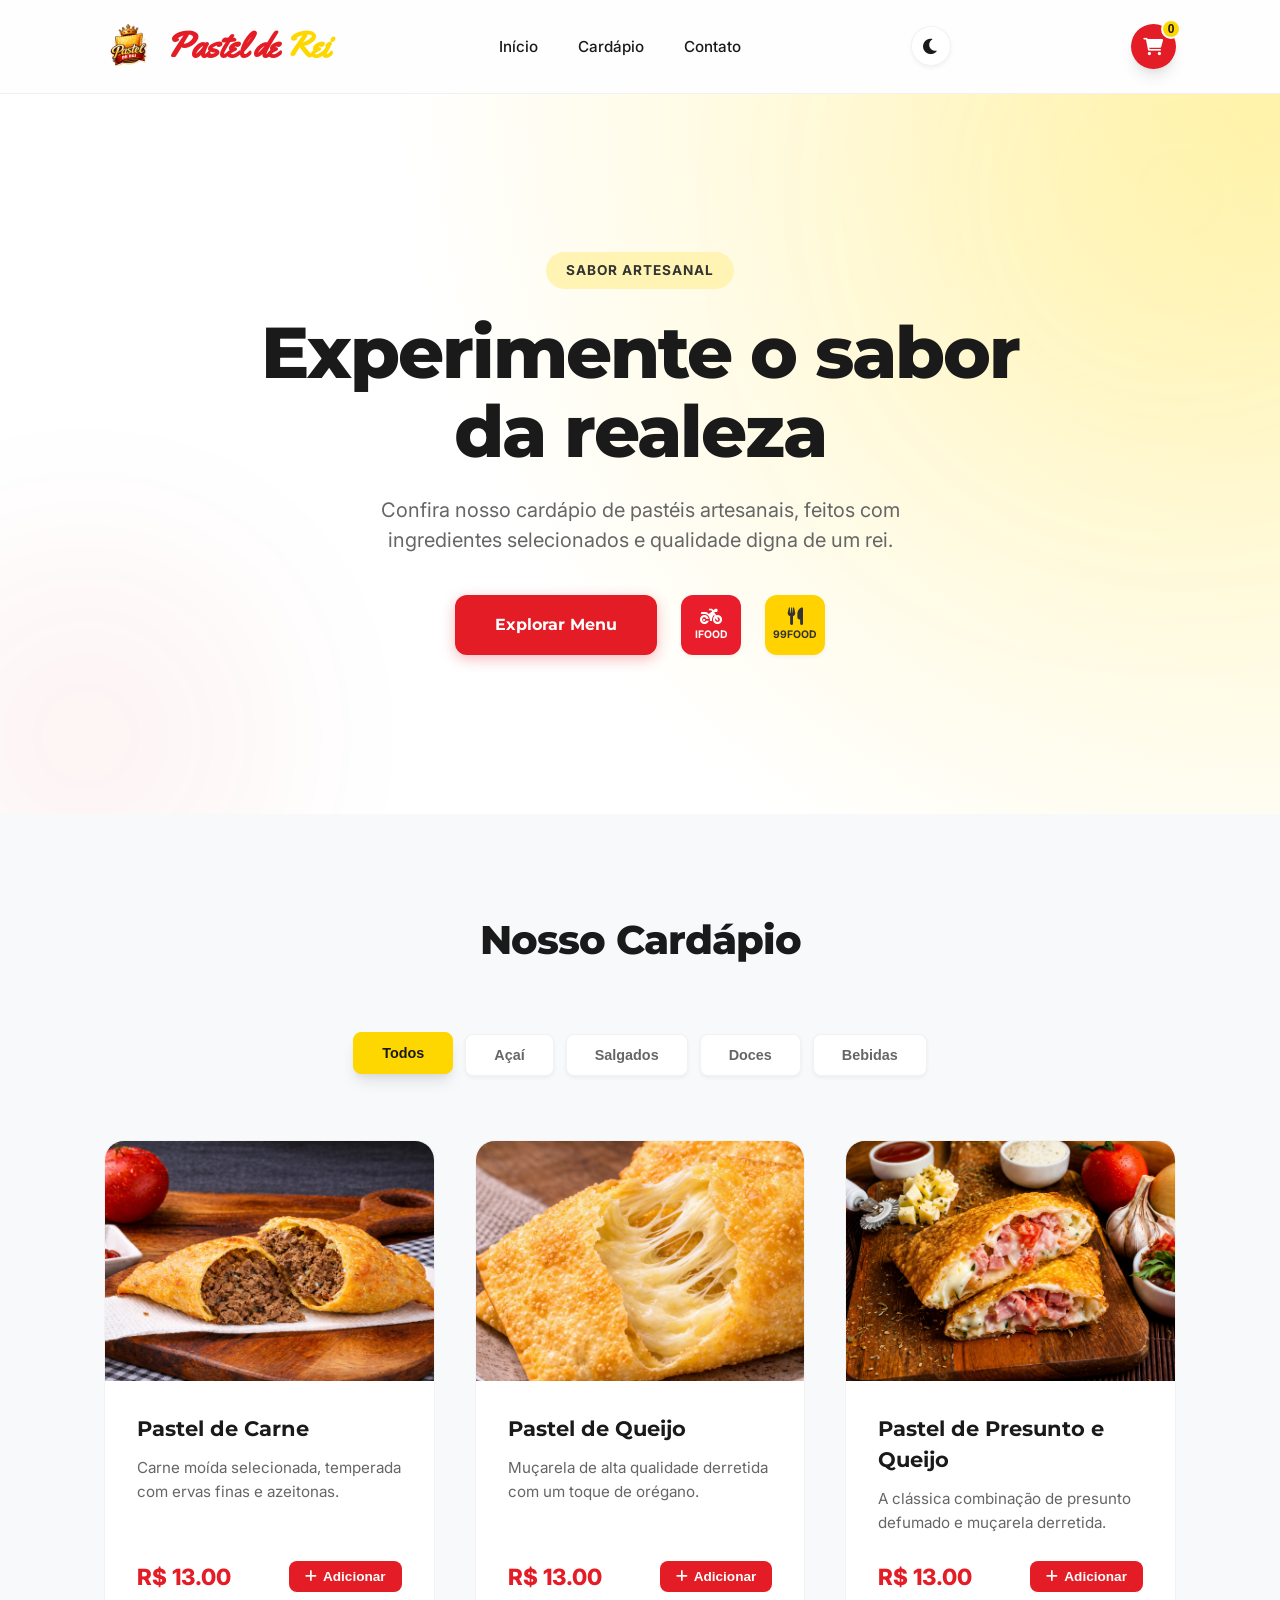
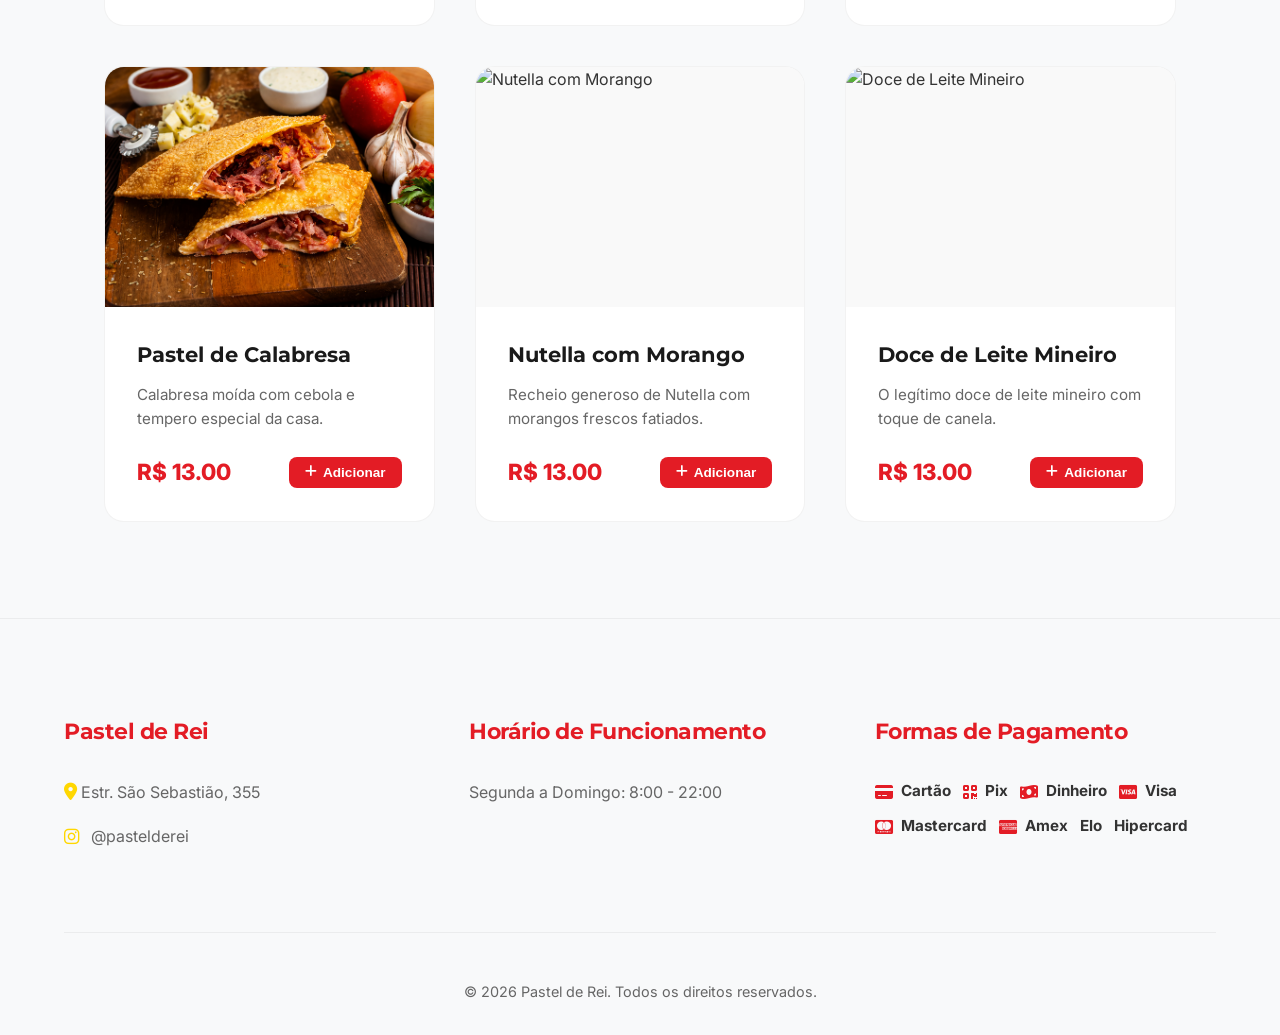
==== index.html @ 62617ecc "Remove itens do açaí e adiciona fundo roxo ao PDF" ====
<!DOCTYPE html>
<html lang="pt-br" data-theme="light">
<head>
    <meta charset="UTF-8">
    <meta name="viewport" content="width=device-width, initial-scale=1.0">
    <link rel="icon" type="image/png" href="logopastel.png?v=3">
    <title>Pastel de Rei | Experimente o sabor da realeza</title>
    <link rel="stylesheet" href="style.css">
    <link rel="stylesheet" href="https://cdnjs.cloudflare.com/ajax/libs/font-awesome/6.0.0/css/all.min.css">
    <link rel="preconnect" href="https://fonts.googleapis.com">
    <link rel="preconnect" href="https://fonts.gstatic.com" crossorigin>
    <link href="https://fonts.googleapis.com/css2?family=Poppins:wght@300;400;600;700&family=Yellowtail&display=swap" rel="stylesheet">
</head>
<body class="cart-enabled">
    <header>
        <nav class="navbar">
            <div class="logo">
                <img src="logopastel.png" alt="Pastel de Rei Logo" class="logo-img">
                <h1>Pastel de <span>Rei</span></h1>
            </div>
            <ul class="nav-links">
                <li><a href="#inicio">Início</a></li>
                <li><a href="#cardapio">Cardápio</a></li>
                <li><a href="#contato">Contato</a></li>
            </ul>
            <button id="theme-toggle" class="theme-toggle" aria-label="Alternar tema">
                <i class="fas fa-moon"></i>
            </button>
            <button id="cart-toggle" class="cart-btn" aria-label="Ver carrinho">
                <i class="fas fa-shopping-cart"></i>
                <span id="cart-count">0</span>
            </button>
        </nav>
    </header>

    <!-- Cart Modal -->
    <div id="cart-modal" class="cart-modal">
        <div class="cart-content">
            <div class="cart-header">
                <h2>Seu Carrinho</h2>
                <button id="close-cart" class="close-btn">&times;</button>
            </div>
            <div id="cart-items" class="cart-items">
                <!-- Items will be added here -->
            </div>
            <div class="cart-footer">
                <div class="cart-total">
                    <span>Total:</span>
                    <span id="cart-total-price">R$ 0,00</span>
                </div>
                <button id="checkout-btn" class="checkout-btn">
                    <i class="fab fa-whatsapp"></i> Enviar para WhatsApp
                </button>
            </div>
        </div>
    </div>

    <main>
        <section id="inicio" class="hero">
            <div class="hero-content">
                <span class="hero-tag">Sabor Artesanal</span>
                <h2>Experimente o sabor da realeza</h2>
                <p>Confira nosso cardápio de pastéis artesanais, feitos com ingredientes selecionados e qualidade digna de um rei.</p>
                <div class="hero-btns">
                    <a href="#cardapio" class="btn">Explorar Menu</a>
                    <a href="#" target="_blank" class="btn-square ifood" title="Pedir no iFood">
                        <i class="fas fa-motorcycle"></i>
                        <span>iFood</span>
                    </a>
                    <a href="https://oia.99app.com/dlp9/HeBB8z" target="_blank" class="btn-square nine-nine" title="Pedir no 99Food">
                        <i class="fas fa-utensils"></i>
                        <span>99Food</span>
                    </a>
                </div>
            </div>
            <div class="hero-decoration"></div>
        </section>

        <section id="cardapio" class="menu-section">
            <h2 class="section-title">Nosso Cardápio</h2>
            
            <div class="filter-container">
                <button class="filter-btn active" data-filter="todos">Todos</button>
                <button class="filter-btn" data-filter="acai">Açaí</button>
                <button class="filter-btn" data-filter="salgados">Salgados</button>
                <button class="filter-btn" data-filter="doces">Doces</button>
                <button class="filter-btn" data-filter="bebidas">Bebidas</button>
            </div>

            <div class="sub-filter-container" id="sub-filter-container">
                <button class="sub-filter-btn active" data-subfilter="todos">Todas</button>
                <button class="sub-filter-btn" data-subfilter="refrigerante">Refrigerantes</button>
                <button class="sub-filter-btn" data-subfilter="energetico">Energéticos</button>
                <button class="sub-filter-btn" data-subfilter="suco">Sucos</button>
            </div>

            <div class="menu-grid" id="menu-grid">
                <!-- Os itens do cardápio serão carregados via JavaScript -->
            </div>

            <!-- Açaí Builder Section -->
            <div id="acai-builder" class="acai-builder">
                <div class="acai-header">
                    <h2>Monte do Seu Jeito</h2>
                    <p>O melhor Açaí da Região</p>
                    <button class="pdf-btn" onclick="window.print()" title="Salvar Cardápio em PDF">
                        <i class="fas fa-file-pdf"></i> Salvar PDF
                    </button>
                </div>

                <div class="acai-sizes">
                    <div class="acai-size-card clickable" onclick="addToCart(101)">
                        <div class="size-badge">Adicionar</div>
                        <h4>Pequeno</h4>
                        <span class="ml">300ml</span>
                        <span class="price">R$ 10,00</span>
                    </div>
                    <div class="acai-size-card clickable" onclick="addToCart(102)">
                        <div class="size-badge">Adicionar</div>
                        <h4>Grande</h4>
                        <span class="ml">500ml</span>
                        <span class="price">R$ 15,00</span>
                    </div>
                </div>

                <div class="acai-container">
                        <div class="acai-visual">
                            <img src="imgspasteis/acai2.png" alt="Copo de Açaí">
                        </div>
                        <div class="acai-options">
                            <div class="acai-group">
                                <h3><i class="fas fa-apple-alt"></i> Frutas</h3>
                                <ul>
                                    <li>Banana</li>
                                    <li>Morango</li>
                                    <li>Abacaxi</li>
                                    <li>Mamão</li>
                                    <li>Manga</li>
                                </ul>
                            </div>
                            <div class="acai-group">
                                <h3><i class="fas fa-plus-circle"></i> Complementos</h3>
                                <ul>
                                    <li>Granola</li>
                                    <li>Leite Ninho</li>
                                    <li>Chocolate</li>
                                    <li>Ovomaltine</li>
                                    <li>Paçoca</li>
                                </ul>
                            </div>
                            <div class="acai-group">
                                <h3><i class="fas fa-star"></i> Premium</h3>
                                <ul>
                                    <li>Nutella</li>
                                    <li>Doce de Leite</li>
                                    <li>Ovomaltine Extra</li>
                                </ul>
                            </div>
                        </div>
                    </div>
            </div>
        </section>
    </main>

    <footer id="contato">
        <div class="footer-content">
            <div class="footer-info">
                <h3>Pastel de Rei</h3>
                <p><a href="https://www.google.com/maps/search/Estrada+S%C3%A3o+Sebasti%C3%A3o+355" target="_blank" style="text-decoration: none; color: inherit;"><i class="fas fa-map-marker-alt"></i> Estr. São Sebastião, 355</a></p>
                <p><i class="fab fa-instagram"></i> @pastelderei</p>
            </div>
            <div class="footer-hours">
                <h3>Horário de Funcionamento</h3>
                <p>Segunda a Domingo: 8:00 - 22:00</p>
            </div>
            <div class="footer-payments">
                <h3>Formas de Pagamento</h3>
                <div class="payment-methods">
                    <span class="payment-pill"><i class="fa-solid fa-credit-card"></i> Cartão</span>
                    <span class="payment-pill"><i class="fa-solid fa-qrcode"></i> Pix</span>
                    <span class="payment-pill"><i class="fa-solid fa-money-bill-wave"></i> Dinheiro</span>
                    <span class="payment-pill"><i class="fa-brands fa-cc-visa"></i> Visa</span>
                    <span class="payment-pill"><i class="fa-brands fa-cc-mastercard"></i> Mastercard</span>
                    <span class="payment-pill"><i class="fa-brands fa-cc-amex"></i> Amex</span>
                    <span class="payment-pill">Elo</span>
                    <span class="payment-pill">Hipercard</span>
                </div>
            </div>
        </div>
        <div class="footer-bottom">
            <p>&copy; 2026 Pastel de Rei. Todos os direitos reservados.</p>
        </div>
    </footer>

    <script src="script.js"></script>
</body>
</html>
---- style.css ----
@import url('https://fonts.googleapis.com/css2?family=Montserrat:wght@400;600;700;800&family=Inter:wght@300;400;500;600&family=Yellowtail&display=swap');

:root {
    /* Base Theme (Light) */
    --primary: #FFD700;
    --primary-soft: #FFF4B3;
    --secondary: #E31C25;
    --secondary-hover: #C1121F;
    --dark: #1A1A1A;
    --text: #333333;
    --text-muted: #666666;
    --white: #FFFFFF;
    --bg-light: #F8F9FA;
    --header-bg: rgba(255, 255, 255, 0.8);
    --border: rgba(0, 0, 0, 0.05);
    --card-bg: var(--white);
    --hero-bg: radial-gradient(circle at top right, var(--primary-soft) 0%, var(--white) 60%);
    
    /* Effects */
    --shadow-sm: 0 2px 4px rgba(0,0,0,0.05);
    --shadow-md: 0 10px 15px -3px rgba(0,0,0,0.1), 0 4px 6px -2px rgba(0,0,0,0.05);
    --shadow-lg: 0 20px 25px -5px rgba(0,0,0,0.1), 0 10px 10px -5px rgba(0,0,0,0.04);
    --radius-sm: 8px;
    --radius-md: 12px;
    --radius-lg: 20px;
    --transition: all 0.3s cubic-bezier(0.4, 0, 0.2, 1);
}

[data-theme="dark"] {
    --primary-soft: #332B00;
    --text: #F8F9FA;
    --text-muted: #AAAAAA;
    --white: #222222;
    --bg-light: #121212;
    --header-bg: rgba(18, 18, 18, 0.8);
    --border: rgba(255, 255, 255, 0.05);
    --card-bg: #1E1E1E;
    --hero-bg: radial-gradient(circle at top right, #332B00 0%, #121212 60%);
    --dark: #FFFFFF;
}

* {
    margin: 0;
    padding: 0;
    box-sizing: border-box;
}

html {
    scroll-behavior: smooth;
}

body {
    font-family: 'Inter', sans-serif;
    color: var(--text);
    background-color: var(--bg-light);
    line-height: 1.5;
    -webkit-font-smoothing: antialiased;
}

h1, h2, h3, .btn {
    font-family: 'Montserrat', sans-serif;
}

/* Header & Navbar - Glassmorphism */
header {
    background: var(--header-bg);
    backdrop-filter: blur(12px);
    -webkit-backdrop-filter: blur(12px);
    border-bottom: 1px solid var(--border);
    position: sticky;
    top: 0;
    z-index: 1000;
}

.navbar {
    display: flex;
    justify-content: space-between;
    align-items: center;
    padding: 1.25rem 5%;
    max-width: 1200px;
    margin: 0 auto;
}

.logo {
    display: flex;
    align-items: center;
    gap: 12px;
}

.logo-img {
    height: 50px;
    width: auto;
    object-fit: contain;
}

.logo h1 {
    font-family: 'Yellowtail', cursive;
    color: var(--secondary);
    font-size: 2.2rem;
    letter-spacing: -0.5px;
}

.logo span {
    color: var(--primary);
}

.nav-links {
    display: flex;
    list-style: none;
    gap: 2.5rem;
}

.nav-links a {
    text-decoration: none;
    color: var(--dark);
    font-weight: 500;
    font-size: 0.95rem;
    position: relative;
    padding: 0.5rem 0;
    transition: var(--transition);
}

.nav-links a::after {
    content: '';
    position: absolute;
    bottom: 0;
    left: 0;
    width: 0;
    height: 2px;
    background: var(--secondary);
    transition: var(--transition);
}

.nav-links a:hover {
    color: var(--secondary);
}

.nav-links a.active {
     color: var(--secondary);
 }
 
 .nav-links a.active::after {
     width: 100%;
 }
 
 .nav-links a:hover::after {
    width: 100%;
}

.theme-toggle {
    background: var(--card-bg);
    border: 1px solid var(--border);
    color: var(--dark);
    width: 40px;
    height: 40px;
    border-radius: 50%;
    cursor: pointer;
    display: flex;
    align-items: center;
    justify-content: center;
    font-size: 1.1rem;
    transition: var(--transition);
    box-shadow: var(--shadow-sm);
}

.theme-toggle:hover {
    transform: scale(1.1);
    background: var(--primary);
    color: #1A1A1A;
    border-color: var(--primary);
}

.cart-btn {
    background: var(--secondary);
    border: none;
    color: white;
    width: 45px;
    height: 45px;
    border-radius: 50%;
    cursor: pointer;
    display: flex;
    align-items: center;
    justify-content: center;
    font-size: 1.1rem;
    transition: var(--transition);
    box-shadow: var(--shadow-md);
    position: relative;
    margin-left: 10px;
}

.cart-btn:hover {
    transform: scale(1.1);
    background: var(--secondary-hover);
}

.cart-btn span {
    position: absolute;
    top: -5px;
    right: -5px;
    background: var(--primary);
    color: #1A1A1A;
    font-size: 0.75rem;
    font-weight: 800;
    width: 20px;
    height: 20px;
    border-radius: 50%;
    display: flex;
    align-items: center;
    justify-content: center;
    border: 2px solid var(--white);
}

/* Cart Modal */
.cart-modal {
    position: fixed;
    top: 0;
    right: -100%;
    width: 100%;
    height: 100%;
    background: rgba(0,0,0,0.5);
    z-index: 2000;
    transition: var(--transition);
    visibility: hidden;
}

.cart-modal.active {
    right: 0;
    visibility: visible;
}

.cart-content {
    position: absolute;
    top: 0;
    right: -400px;
    width: 100%;
    max-width: 400px;
    height: 100%;
    background: var(--card-bg);
    box-shadow: var(--shadow-lg);
    display: flex;
    flex-direction: column;
    transition: 0.4s ease;
}

.cart-modal.active .cart-content {
    right: 0;
}

.cart-header {
    padding: 1.5rem;
    border-bottom: 1px solid var(--border);
    display: flex;
    justify-content: space-between;
    align-items: center;
}

.cart-header h2 {
    font-size: 1.5rem;
    color: var(--dark);
}

.close-btn {
    background: none;
    border: none;
    font-size: 2rem;
    color: var(--text-muted);
    cursor: pointer;
}

.cart-items {
    flex-grow: 1;
    padding: 1.5rem;
    overflow-y: auto;
}

.cart-item {
    display: flex;
    align-items: center;
    gap: 15px;
    margin-bottom: 1.5rem;
    padding-bottom: 1.5rem;
    border-bottom: 1px solid var(--border);
}

.cart-item-img {
    width: 60px;
    height: 60px;
    border-radius: var(--radius-sm);
    overflow: hidden;
    background: var(--bg-light);
    display: flex;
    align-items: center;
    justify-content: center;
}

.cart-item-img img {
    max-width: 100%;
    max-height: 100%;
    object-fit: contain;
}

.cart-item-info {
    flex-grow: 1;
}

.cart-item-info h4 {
    font-size: 0.95rem;
    margin-bottom: 4px;
    color: var(--dark);
}

.cart-item-price {
    font-weight: 700;
    color: var(--secondary);
    font-size: 0.9rem;
}

.cart-item-controls {
    display: flex;
    align-items: center;
    gap: 10px;
}

.cart-item-controls button {
    width: 25px;
    height: 25px;
    border-radius: 4px;
    border: 1px solid var(--border);
    background: var(--bg-light);
    color: var(--dark);
    cursor: pointer;
    display: flex;
    align-items: center;
    justify-content: center;
}

.remove-item {
    color: #dc3545 !important;
    border-color: #ffc10700 !important;
    background: none !important;
}

.empty-cart {
    text-align: center;
    color: var(--text-muted);
    margin-top: 2rem;
}

.cart-footer {
    padding: 1.5rem;
    border-top: 1px solid var(--border);
    background: var(--bg-light);
}

.cart-total {
    display: flex;
    justify-content: space-between;
    align-items: center;
    margin-bottom: 1.5rem;
    font-size: 1.2rem;
    font-weight: 800;
    color: var(--dark);
}

.checkout-btn {
    width: 100%;
    padding: 1rem;
    background: #25D366;
    color: white;
    border: none;
    border-radius: var(--radius-md);
    font-weight: 700;
    font-size: 1rem;
    cursor: pointer;
    display: flex;
    align-items: center;
    justify-content: center;
    gap: 10px;
    transition: var(--transition);
}

.checkout-btn:hover {
    background: #128C7E;
    transform: translateY(-2px);
}

/* Add to Cart Button in Menu */
.add-to-cart-btn {
    padding: 0.5rem 1rem;
    background: var(--secondary);
    color: white;
    border: none;
    border-radius: var(--radius-sm);
    font-weight: 700;
    font-size: 0.85rem;
    cursor: pointer;
    transition: var(--transition);
    display: flex;
    align-items: center;
    gap: 6px;
}

.add-to-cart-btn:hover {
    background: var(--secondary-hover);
    transform: scale(1.05);
}

/* Toast */
.toast {
    position: fixed;
    bottom: 20px;
    left: 50%;
    transform: translateX(-50%) translateY(100px);
    background: var(--dark);
    color: white;
    padding: 0.75rem 1.5rem;
    border-radius: 50px;
    font-weight: 600;
    font-size: 0.9rem;
    z-index: 3000;
    transition: 0.3s cubic-bezier(0.175, 0.885, 0.32, 1.275);
    box-shadow: var(--shadow-lg);
    opacity: 0;
}

.toast.active {
    transform: translateX(-50%) translateY(0);
    opacity: 1;
}

/* Hero Section */
.hero {
    min-height: 80vh;
    display: flex;
    align-items: center;
    justify-content: center;
    position: relative;
    padding: 4rem 5%;
    overflow: hidden;
    background: var(--hero-bg);
}

/* Hide cart elements when no-cart-mode is active */
.no-cart-mode .cart-btn,
.no-cart-mode .cart-modal,
.no-cart-mode .add-to-cart-btn {
    display: none !important;
}

.hero::before {
    content: '';
    position: absolute;
    top: -100px;
    right: -100px;
    width: 400px;
    height: 400px;
    background: var(--primary);
    border-radius: 50%;
    filter: blur(150px);
    opacity: 0.15;
    z-index: 0;
}

.hero-content {
    max-width: 800px;
    text-align: center;
    z-index: 1;
}

.hero-tag {
    display: inline-block;
    padding: 0.5rem 1.25rem;
    background: var(--primary-soft);
    color: var(--accent-color);
    border-radius: 50px;
    font-size: 0.85rem;
    font-weight: 700;
    text-transform: uppercase;
    letter-spacing: 1px;
    margin-bottom: 1.5rem;
}

.hero-content h2 {
    font-size: clamp(2.5rem, 8vw, 4.5rem);
    font-weight: 800;
    line-height: 1.1;
    margin-bottom: 1.5rem;
    color: var(--dark);
    letter-spacing: -2px;
}

.hero-content p {
    font-size: clamp(1rem, 2vw, 1.25rem);
    color: var(--text-muted);
    max-width: 600px;
    margin: 0 auto 2.5rem;
    font-weight: 400;
}

.btn {
    display: inline-block;
    padding: 1.1rem 2.5rem;
    background: var(--secondary);
    color: var(--white);
    text-decoration: none;
    font-weight: 700;
    font-size: 1rem;
    border-radius: var(--radius-md);
    transition: var(--transition);
    box-shadow: 0 4px 14px 0 rgba(227, 28, 37, 0.3);
}

.btn:hover {
    background: var(--secondary-hover);
    transform: translateY(-4px);
    box-shadow: 0 6px 20px rgba(227, 28, 37, 0.4);
}

.btn-square {
    width: 60px;
    height: 60px;
    display: flex;
    flex-direction: column;
    align-items: center;
    justify-content: center;
    border-radius: var(--radius-md);
    text-decoration: none;
    font-size: 1.1rem;
    color: white;
    transition: var(--transition);
    box-shadow: var(--shadow-sm);
    gap: 2px;
}

.btn-square span {
    font-size: 0.65rem;
    font-weight: 700;
    text-transform: uppercase;
}

.btn-square.ifood {
    background: #ea1d2c;
}

.btn-square.nine-nine {
    background: #FFD200;
    color: #333;
}

.btn-square:hover {
    transform: translateY(-4px);
    box-shadow: var(--shadow-md);
    filter: brightness(1.1);
}

.hero-btns {
    display: flex;
    justify-content: center;
    gap: 1.5rem;
}

.hero-decoration {
    position: absolute;
    bottom: -10%;
    left: -5%;
    width: 300px;
    height: 300px;
    background: var(--secondary);
    border-radius: 50%;
    filter: blur(120px);
    opacity: 0.08;
    z-index: 0;
    animation: float 10s infinite alternate;
}

@keyframes float {
    from { transform: translate(0, 0); }
    to { transform: translate(20px, 40px); }
}

/* Menu Section */
.menu-section {
    padding: 6rem 5%;
    max-width: 1200px;
    margin: 0 auto;
}

.section-title {
    text-align: center;
    font-size: 2.5rem;
    font-weight: 800;
    margin-bottom: 4rem;
    color: var(--dark);
    letter-spacing: -1px;
}

.filter-container {
    display: flex;
    justify-content: center;
    gap: 0.75rem;
    margin-bottom: 4rem;
    flex-wrap: wrap;
}

.filter-btn {
    padding: 0.75rem 1.75rem;
    border: 1px solid var(--border);
    background: var(--card-bg);
    color: var(--text-muted);
    font-size: 0.9rem;
    font-weight: 600;
    border-radius: var(--radius-sm);
    cursor: pointer;
    transition: var(--transition);
    box-shadow: var(--shadow-sm);
}

.filter-btn.active, .filter-btn:hover {
    background: var(--primary);
    border-color: var(--primary);
    color: #1A1A1A;
    transform: translateY(-2px);
    box-shadow: var(--shadow-md);
}

.sub-filter-container {
    display: none;
    justify-content: center;
    gap: 0.5rem;
    margin-bottom: 3rem;
    flex-wrap: wrap;
    animation: fadeIn 0.3s ease;
}

.sub-filter-container.active {
    display: flex;
}

.sub-filter-btn {
    padding: 0.5rem 1.25rem;
    border: 1px solid var(--border);
    background: var(--card-bg);
    color: var(--text-muted);
    font-size: 0.8rem;
    font-weight: 600;
    border-radius: var(--radius-sm);
    cursor: pointer;
    transition: var(--transition);
}

.sub-filter-btn.active, .sub-filter-btn:hover {
    background: var(--primary-soft);
    border-color: var(--primary);
    color: var(--dark);
}

@keyframes fadeIn {
    from { opacity: 0; transform: translateY(-10px); }
    to { opacity: 1; transform: translateY(0); }
}

.menu-grid {
    display: grid;
    grid-template-columns: repeat(auto-fill, minmax(320px, 1fr));
    gap: 2.5rem;
}

.menu-item {
    background: var(--card-bg);
    border-radius: var(--radius-lg);
    overflow: hidden;
    transition: var(--transition);
    border: 1px solid var(--border);
    display: flex;
    flex-direction: column;
}

.menu-item:hover {
    transform: translateY(-10px);
    box-shadow: var(--shadow-lg);
}

/* Sem Estoque Styles */
.menu-item.out-of-stock {
    opacity: 0.7;
    filter: grayscale(0.5);
    pointer-events: none;
}

.menu-item.out-of-stock .add-to-cart-btn {
    background: #ccc;
    cursor: not-allowed;
}

.out-of-stock-badge {
    position: absolute;
    top: 15px;
    right: 15px;
    background: var(--secondary);
    color: white;
    padding: 5px 12px;
    border-radius: 20px;
    font-size: 0.75rem;
    font-weight: 700;
    text-transform: uppercase;
    z-index: 2;
    box-shadow: var(--shadow-md);
}

.item-img {
    height: 240px;
    width: 100%;
    overflow: hidden;
    position: relative;
    background: #f9f9f9;
    display: flex;
    align-items: center;
    justify-content: center;
}

/* Default image style (covers the area, good for food) */
.item-img img {
    width: 100%;
    height: 100%;
    object-fit: cover;
    transition: var(--transition);
}

/* Specific style for beverages (contain, to show full bottle/can) */
.menu-item[data-category="bebidas"] .item-img img {
    max-width: 100%;
    max-height: 100%;
    object-fit: contain;
    padding: 15px;
}

.menu-item:hover .item-img img {
    transform: scale(1.08);
}

.item-info {
    padding: 2rem;
    flex-grow: 1;
    display: flex;
    flex-direction: column;
}

.item-info h3 {
    font-size: 1.3rem;
    font-weight: 700;
    margin-bottom: 0.75rem;
    color: var(--dark);
}

.item-info p {
    font-size: 0.95rem;
    color: var(--text-muted);
    margin-bottom: 1.5rem;
    line-height: 1.6;
}

.item-price {
    margin-top: auto;
    display: flex;
    justify-content: space-between;
    align-items: center;
}

.price {
    font-size: 1.4rem;
    font-weight: 800;
    color: var(--secondary);
}

/* Footer */
footer {
    background: var(--bg-light);
    color: var(--text);
    padding: 6rem 5% 2rem;
    border-top: 1px solid var(--border);
}

.footer-content {
    display: grid;
    grid-template-columns: repeat(auto-fit, minmax(250px, 1fr));
    gap: 4rem;
    max-width: 1200px;
    margin: 0 auto 4rem;
}

.footer-info h3, .footer-hours h3 {
    font-size: 1.4rem;
    font-weight: 700;
    margin-bottom: 2rem;
    color: var(--secondary);
    letter-spacing: -0.5px;
}

.footer-info p, .footer-hours p {
    margin-bottom: 1.25rem;
    font-size: 1rem;
    color: var(--text-muted);
    display: flex;
    align-items: center;
    gap: 12px;
}

.footer-info i {
    color: var(--primary);
    font-size: 1.1rem;
}

.footer-payments h3 {
    font-size: 1.4rem;
    font-weight: 700;
    margin-bottom: 2rem;
    color: var(--secondary);
    letter-spacing: -0.5px;
}

.payment-methods {
    display: flex;
    flex-wrap: wrap;
    gap: 0.75rem;
}

.payment-pill {
    display: inline-flex;
    align-items: center;
    gap: 8px;
    padding: 0;
    border-radius: 0;
    background: transparent;
    border: 0;
    color: var(--text);
    font-weight: 700;
    font-size: 0.95rem;
    box-shadow: none;
}

.payment-pill i {
    color: var(--secondary);
    font-size: 1rem;
}

.footer-bottom {
    text-align: center;
    padding-top: 3rem;
    border-top: 1px solid var(--border);
    font-size: 0.9rem;
    color: var(--text-muted);
}

/* Açaí Section Styles */
.acai-builder {
    display: none;
    background: #4B0082;
    background: linear-gradient(135deg, #4B0082 0%, #800080 100%);
    border-radius: var(--radius-lg);
    padding: 3rem;
    color: white;
    margin: 2rem 10px 0; /* Margem pequena de 10px nas laterais */
    box-shadow: var(--shadow-lg);
    position: relative;
    overflow: hidden;
}

.acai-builder.active {
    display: block;
}

.acai-builder::before {
    content: '';
    position: absolute;
    top: -50px;
    right: -50px;
    width: 200px;
    height: 200px;
    background: rgba(255, 215, 0, 0.1);
    border-radius: 50%;
    z-index: 0;
}

.acai-header {
    text-align: center;
    margin-bottom: 3rem;
    position: relative;
    z-index: 1;
}

.acai-header h2 {
    font-family: 'Yellowtail', cursive;
    font-size: 3.5rem;
    color: var(--primary);
    margin-bottom: 0.5rem;
    text-shadow: 2px 2px 4px rgba(0,0,0,0.3);
}

.acai-header p {
    font-size: 1.2rem;
    font-weight: 600;
    text-transform: uppercase;
    letter-spacing: 2px;
    color: #ff69b4; /* Pink */
    margin-bottom: 1.5rem;
}

.pdf-btn {
    background: var(--primary);
    color: var(--dark);
    border: none;
    padding: 10px 20px;
    border-radius: var(--radius-md);
    font-weight: 700;
    cursor: pointer;
    display: inline-flex;
    align-items: center;
    gap: 10px;
    transition: var(--transition);
    box-shadow: var(--shadow-sm);
}

.pdf-btn:hover {
    background: var(--secondary);
    transform: translateY(-2px);
    box-shadow: var(--shadow-md);
}

.acai-container {
    display: grid;
    grid-template-columns: 1fr 2fr;
    gap: 3rem;
    align-items: start;
    position: relative;
    z-index: 1;
}

.acai-visual {
    text-align: center;
}

.acai-visual img {
    max-width: 100%;
    filter: drop-shadow(0 10px 20px rgba(0,0,0,0.4));
    transition: var(--transition);
}

.acai-visual:hover img {
    transform: scale(1.05) rotate(2deg);
}

.acai-options {
    display: grid;
    grid-template-columns: repeat(auto-fit, minmax(200px, 1fr));
    gap: 2rem;
}

.acai-group h3 {
    font-size: 1.1rem;
    color: var(--primary);
    margin-bottom: 1rem;
    border-bottom: 2px solid rgba(255, 215, 0, 0.3);
    padding-bottom: 0.5rem;
    display: flex;
    align-items: center;
    gap: 10px;
}

.acai-sizes {
    grid-column: 1 / -1;
    display: flex; 
    justify-content: center;
    gap: 1.5rem;
    margin-bottom: 2rem;
}

.acai-size-card {
    background: rgba(255, 255, 255, 0.1);
    backdrop-filter: blur(5px);
    padding: 1.5rem;
    border-radius: var(--radius-md);
    text-align: center;
    border: 1px solid rgba(255, 255, 255, 0.1);
    min-width: 150px;
    transition: var(--transition);
}

.acai-size-card:hover {
    background: rgba(255, 255, 255, 0.2);
    transform: translateY(-5px);
    border-color: var(--primary);
}

.acai-size-card.clickable {
    cursor: pointer;
    position: relative;
}

.acai-size-card.clickable:active {
    transform: scale(0.95);
}

.size-badge {
    position: absolute;
    top: 10px;
    right: 10px;
    background: var(--primary);
    color: var(--dark);
    padding: 4px 10px;
    border-radius: 20px;
    font-size: 0.7rem;
    font-weight: 700;
    text-transform: uppercase;
    opacity: 0;
    transition: var(--transition);
    transform: translateY(-5px);
}

.acai-size-card.clickable:hover .size-badge {
    opacity: 1;
    transform: translateY(0);
}

.acai-size-card h4 {
    font-size: 0.8rem;
    text-transform: uppercase;
    margin-bottom: 0.5rem;
}

.acai-size-card .ml {
    font-size: 1.2rem;
    font-weight: 800;
    display: block;
    margin-bottom: 0.5rem;
}

.acai-size-card .price {
    font-size: 1.5rem;
    color: var(--primary);
}

.acai-group ul {
    list-style: none;
}

.acai-group li {
    font-size: 0.95rem;
    margin-bottom: 0.5rem;
    display: flex;
    align-items: center;
    gap: 8px;
    opacity: 0.9;
}

.acai-group li::before {
    content: '•';
    color: #ff69b4;
    font-weight: bold;
}

@media (max-width: 992px) {
    .acai-container {
        grid-template-columns: 1fr;
    }
    
    .acai-visual {
        max-width: 300px;
        margin: 0 auto;
    }
}

@media (max-width: 600px) {
    .acai-sizes {
        flex-direction: column;
    }
    
    .acai-builder {
        padding: 1.5rem;
    }
}

/* Responsive */
@media (max-width: 768px) {
    .navbar {
        padding: 1rem 5%;
    }
    
    .nav-links {
        display: none; /* In a real app, you'd add a mobile menu */
    }
    
    .hero {
        padding: 6rem 5% 4rem;
        text-align: center;
    }
    
    .section-title {
        font-size: 2rem;
        margin-bottom: 3rem;
    }
    
    .menu-grid {
        grid-template-columns: 1fr;
    }
}

/* Print Styles */
@media print {
    /* General Setup */
    body {
        background: white !important;
        color: black !important;
        padding: 0 !important;
        margin: 0 !important;
        -webkit-print-color-adjust: exact !important;
        print-color-adjust: exact !important;
    }

    /* Hide Web Elements */
    header, 
    footer, 
    .hero, 
    .filter-container, 
    .sub-filter-container, 
    .cart-btn, 
    .theme-toggle, 
    .add-to-cart-btn, 
    .toast,
    .out-of-stock-badge,
    .btn-square,
    .hero-btns,
    .hero-decoration,
    .cart-modal,
    .pdf-btn,
    .menu-grid {
        display: none !important;
    }

    /* Show Print Header */
    .print-header {
        display: block !important;
        text-align: center;
        margin-bottom: 30px;
        border-bottom: 2px solid var(--secondary);
        padding-bottom: 20px;
    }

    .print-header img {
        height: 80px;
        margin-bottom: 10px;
    }

    .print-header h1 {
        font-family: 'Yellowtail', cursive;
        color: var(--secondary);
        font-size: 3rem;
        margin: 0;
    }

    .print-header p {
        color: var(--text-muted);
        font-size: 1rem;
        margin: 5px 0;
    }

    /* Menu Layout for Print */
    .menu-section {
        padding: 0 !important;
        margin: 0 !important;
        max-width: 100% !important;
    }

    .section-title {
        display: block !important;
        font-size: 1.8rem !important;
        margin: 20px 0 !important;
        text-align: left !important;
        border-left: 5px solid var(--primary);
        padding-left: 15px !important;
    }

    .menu-grid {
        display: grid !important;
        grid-template-columns: repeat(2, 1fr) !important;
        gap: 20px !important;
        page-break-inside: auto;
    }

    .menu-item {
        break-inside: avoid;
        page-break-inside: avoid;
        border: 1px solid #eee !important;
        box-shadow: none !important;
        transform: none !important;
        background: #fff !important;
        display: flex !important;
        flex-direction: row !important;
        height: 120px !important;
    }

    .item-img {
        width: 100px !important;
        height: 120px !important;
        flex-shrink: 0 !important;
    }

    .item-info {
        padding: 10px 15px !important;
        justify-content: center !important;
    }

    .item-info h3 {
        font-size: 1rem !important;
        margin-bottom: 4px !important;
    }

    .item-info p {
        font-size: 0.75rem !important;
        margin-bottom: 5px !important;
        display: -webkit-box;
        -webkit-line-clamp: 2;
        -webkit-box-orient: vertical;
        overflow: hidden;
    }

    .item-price {
        margin: 0 !important;
    }

    .price {
        font-size: 1.1rem !important;
    }

    /* Footer Info for Print */
    .print-footer {
        display: block !important;
        margin-top: 40px;
        text-align: center;
        font-size: 0.8rem;
        color: #666;
        border-top: 1px solid #eee;
        padding-top: 20px;
    }

    .acai-builder {
        display: block !important;
        background: #4B0082 !important; /* Fundo roxo no PDF */
        color: white !important;
        padding: 20px !important;
        margin: 0 !important;
        box-shadow: none !important;
        border: none !important;
        width: 100% !important;
        position: static !important;
        transform: none !important;
        -webkit-print-color-adjust: exact !important;
        print-color-adjust: exact !important;
    }

    .acai-header {
        margin-bottom: 1rem !important;
    }

    .acai-header h2 {
        color: var(--primary) !important; /* Título amarelo no PDF */
        margin-top: 0;
        font-size: 2.5rem !important;
    }

    .acai-header p {
        color: rgba(255, 255, 255, 0.8) !important;
        font-size: 1rem !important;
        margin-bottom: 0.5rem !important;
    }

    .acai-sizes {
        margin-bottom: 1.5rem !important;
        gap: 1rem !important;
    }

    .acai-size-card {
        background: rgba(0, 0, 0, 0.2) !important;
        border: 1px solid rgba(255, 255, 255, 0.2) !important;
        color: white !important;
        padding: 1rem !important;
        min-width: 140px !important;
    }

    .acai-size-card h4, .acai-size-card .ml {
        color: white !important;
        font-size: 0.9rem !important;
    }

    .acai-size-card .price {
        color: var(--primary) !important;
        font-size: 1.2rem !important;
    }

    .acai-container {
        gap: 1.5rem !important;
    }

    .acai-visual img {
        max-width: 200px !important;
    }

    .acai-options {
        gap: 1rem !important;
    }

    .acai-group {
        padding: 0.8rem !important;
        background: rgba(255, 255, 255, 0.05) !important;
        border-radius: 10px !important;
    }

    .acai-group h3 {
        color: var(--primary) !important;
        border-bottom: 2px solid var(--primary) !important;
        font-size: 1.1rem !important;
        margin-bottom: 0.5rem !important;
    }

    .acai-group li {
        color: white !important;
        font-size: 0.85rem !important;
        margin-bottom: 0.2rem !important;
    }
}

/* Print-only Elements (hidden on screen) */
.print-header, .print-footer {
    display: none;
}
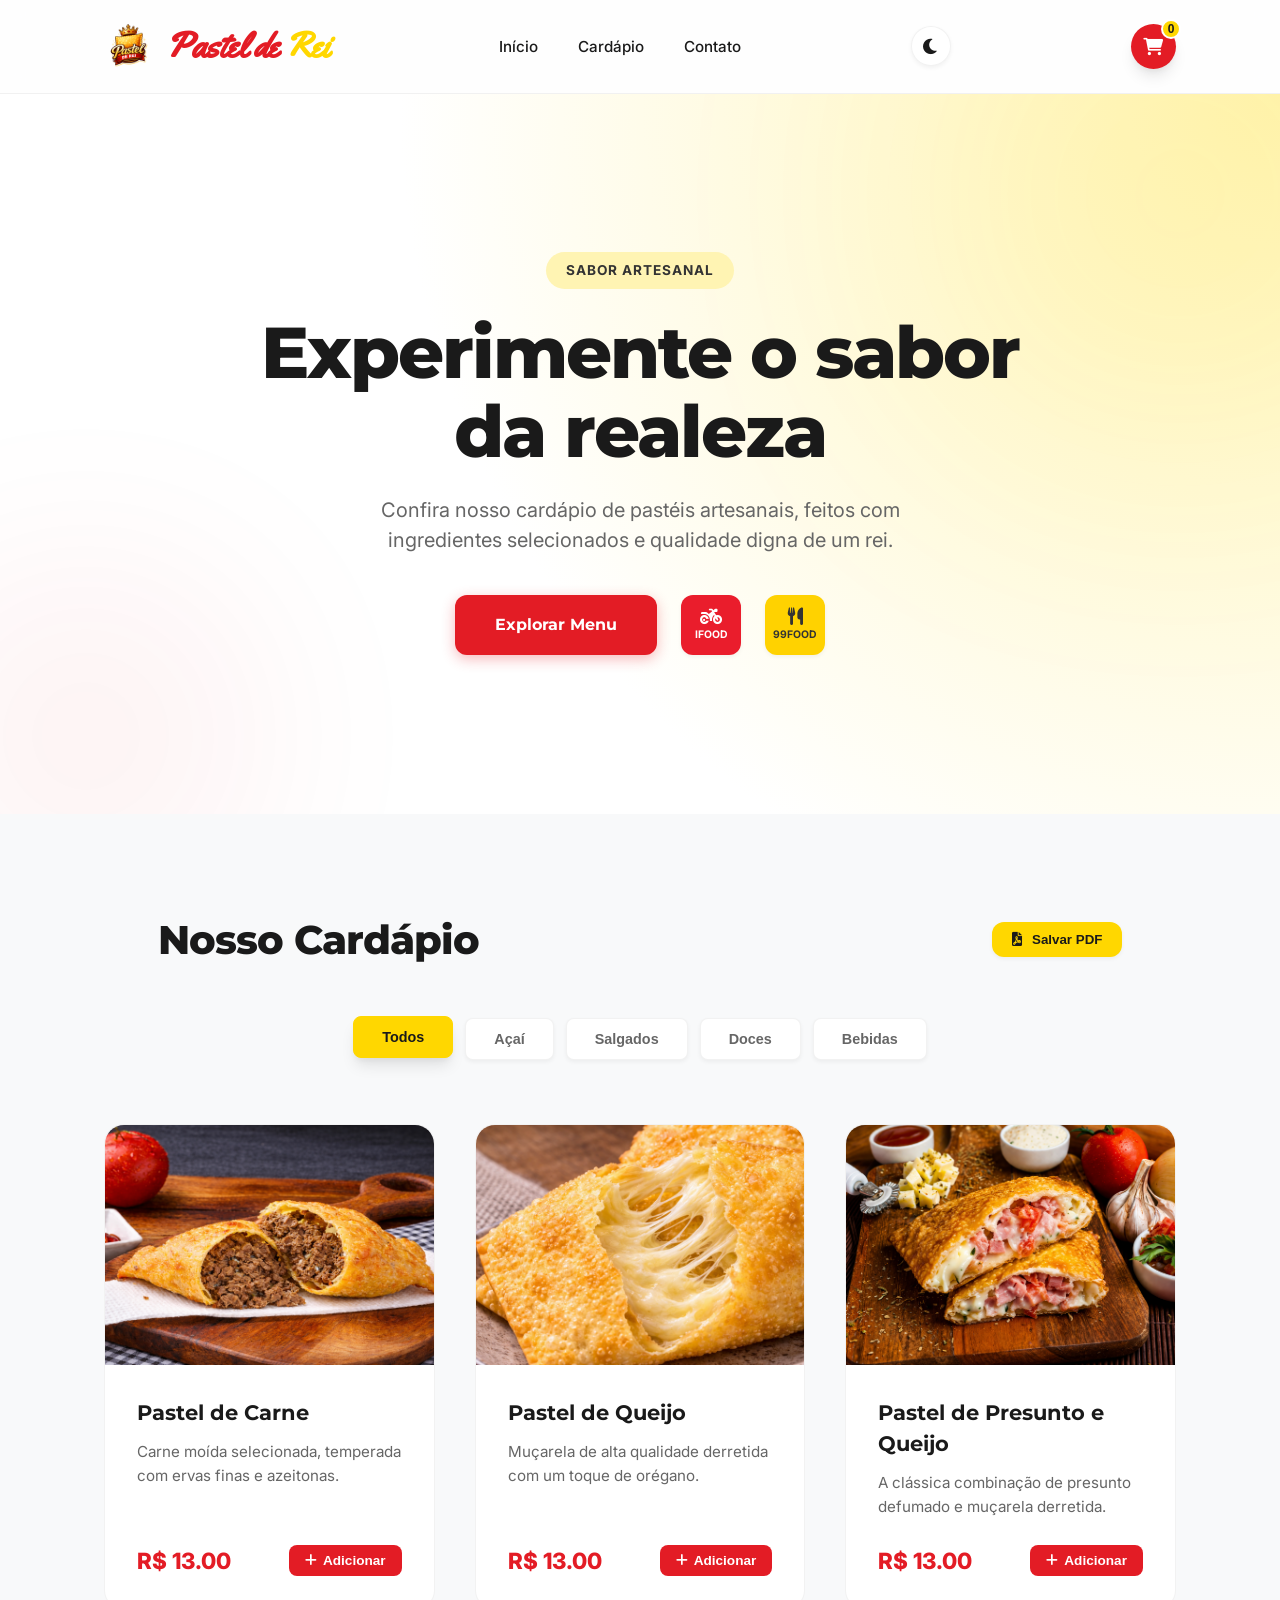
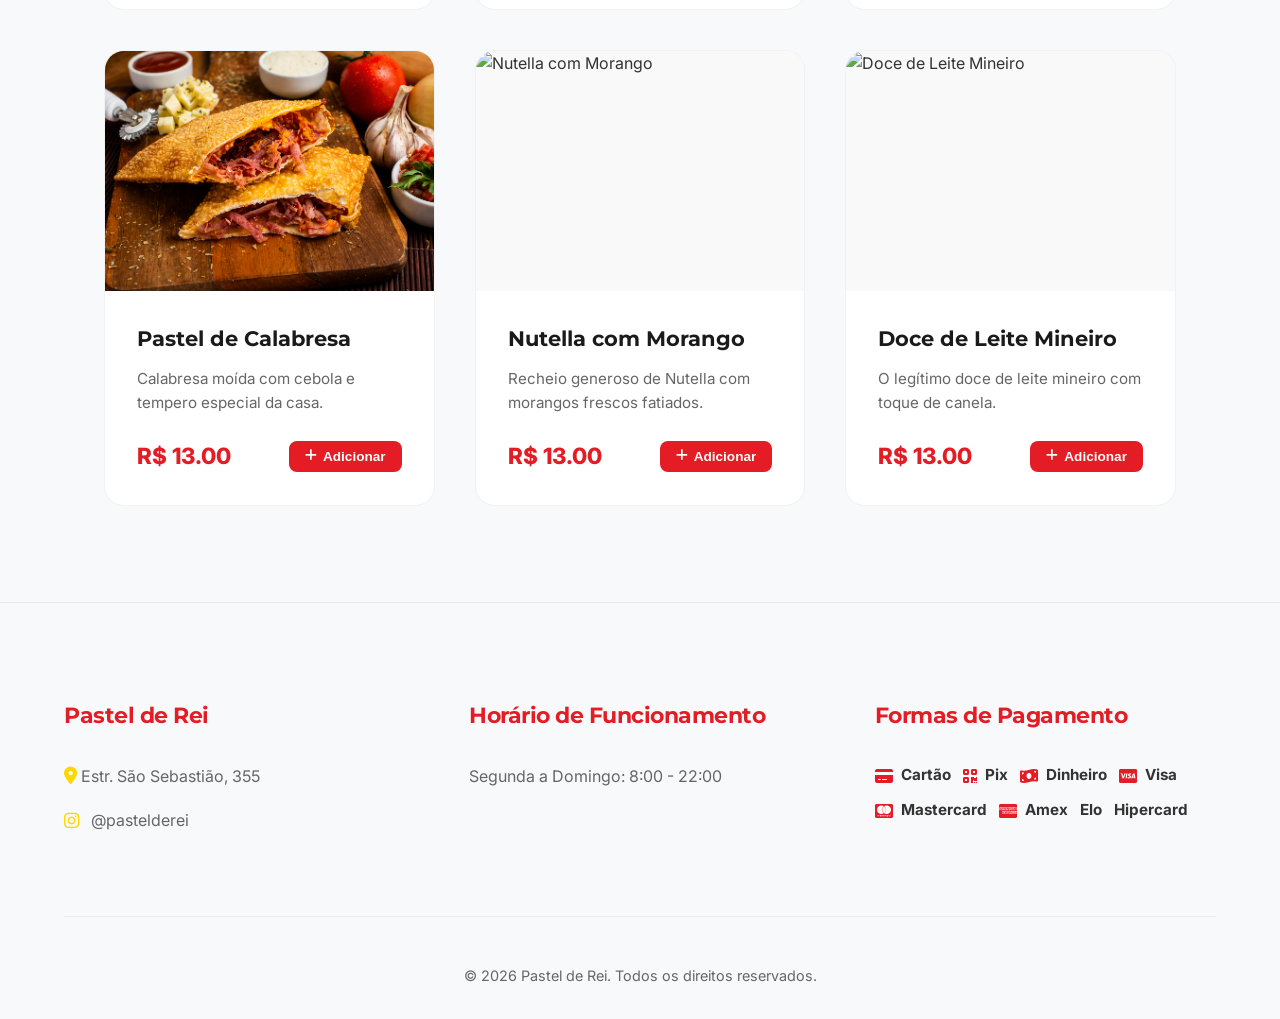
==== commit 26521e1f: "Adiciona funcionalidade de salvar cardápio principal em PDF e otimiza layouts de impressão" ====
--- a/index.html
+++ b/index.html
@@ -77,7 +77,12 @@
         </section>
 
         <section id="cardapio" class="menu-section">
-            <h2 class="section-title">Nosso Cardápio</h2>
+            <div class="section-header-container">
+                <h2 class="section-title">Nosso Cardápio</h2>
+                <button id="main-pdf-btn" class="pdf-btn main-pdf-btn" onclick="window.print()" title="Salvar Cardápio em PDF">
+                    <i class="fas fa-file-pdf"></i> Salvar PDF
+                </button>
+            </div>
             
             <div class="filter-container">
                 <button class="filter-btn active" data-filter="todos">Todos</button>
@@ -134,7 +139,6 @@
                                     <li>Banana</li>
                                     <li>Morango</li>
                                     <li>Abacaxi</li>
-                                    <li>Mamão</li>
                                     <li>Manga</li>
                                 </ul>
                             </div>
@@ -143,6 +147,7 @@
                                 <ul>
                                     <li>Granola</li>
                                     <li>Leite Ninho</li>
+                                    <li>Farinha Láctea</li>
                                     <li>Chocolate</li>
                                     <li>Ovomaltine</li>
                                     <li>Paçoca</li>
--- a/style.css
+++ b/style.css
@@ -1104,6 +1104,23 @@
     }
 }
 
+.section-header-container {
+    display: flex;
+    justify-content: space-between;
+    align-items: center;
+    max-width: 1200px;
+    margin: 0 auto 3rem;
+    padding: 0 5%;
+}
+
+.section-header-container .section-title {
+    margin-bottom: 0;
+}
+
+.main-pdf-btn {
+    margin-bottom: 0;
+}
+
 /* Print Styles */
 @media print {
     /* General Setup */
@@ -1131,8 +1148,7 @@
     .hero-btns,
     .hero-decoration,
     .cart-modal,
-    .pdf-btn,
-    .menu-grid {
+    .pdf-btn {
         display: none !important;
     }
 
@@ -1177,12 +1193,14 @@
         text-align: left !important;
         border-left: 5px solid var(--primary);
         padding-left: 15px !important;
-    }
-
+        color: black !important;
+    }
+
+    /* Main Menu PDF Layout (Grid) */
     .menu-grid {
         display: grid !important;
         grid-template-columns: repeat(2, 1fr) !important;
-        gap: 20px !important;
+        gap: 15px !important;
         page-break-inside: auto;
     }
 
@@ -1195,32 +1213,35 @@
         background: #fff !important;
         display: flex !important;
         flex-direction: row !important;
-        height: 120px !important;
+        height: 100px !important;
+        margin: 0 !important;
     }
 
     .item-img {
-        width: 100px !important;
-        height: 120px !important;
+        width: 80px !important;
+        height: 100px !important;
         flex-shrink: 0 !important;
     }
 
     .item-info {
-        padding: 10px 15px !important;
+        padding: 8px 12px !important;
         justify-content: center !important;
     }
 
     .item-info h3 {
-        font-size: 1rem !important;
-        margin-bottom: 4px !important;
+        font-size: 0.9rem !important;
+        margin-bottom: 2px !important;
+        color: black !important;
     }
 
     .item-info p {
-        font-size: 0.75rem !important;
-        margin-bottom: 5px !important;
+        font-size: 0.7rem !important;
+        margin-bottom: 3px !important;
         display: -webkit-box;
         -webkit-line-clamp: 2;
         -webkit-box-orient: vertical;
         overflow: hidden;
+        color: #666 !important;
     }
 
     .item-price {
@@ -1228,23 +1249,23 @@
     }
 
     .price {
-        font-size: 1.1rem !important;
-    }
-
-    /* Footer Info for Print */
-    .print-footer {
-        display: block !important;
-        margin-top: 40px;
-        text-align: center;
-        font-size: 0.8rem;
-        color: #666;
-        border-top: 1px solid #eee;
-        padding-top: 20px;
+        font-size: 1rem !important;
+        color: black !important;
+        font-weight: 700 !important;
+    }
+
+    /* Açaí Menu PDF Layout */
+    body.acai-mode .menu-grid {
+        display: none !important;
+    }
+
+    body:not(.acai-mode) .acai-builder {
+        display: none !important;
     }
 
     .acai-builder {
         display: block !important;
-        background: #4B0082 !important; /* Fundo roxo no PDF */
+        background: #4B0082 !important;
         color: white !important;
         padding: 20px !important;
         margin: 0 !important;
@@ -1257,74 +1278,81 @@
         print-color-adjust: exact !important;
     }
 
-    .acai-header {
-        margin-bottom: 1rem !important;
-    }
-
     .acai-header h2 {
-        color: var(--primary) !important; /* Título amarelo no PDF */
+        color: var(--primary) !important;
         margin-top: 0;
-        font-size: 2.5rem !important;
+        font-size: 2.2rem !important;
     }
 
     .acai-header p {
         color: rgba(255, 255, 255, 0.8) !important;
-        font-size: 1rem !important;
+        font-size: 0.9rem !important;
         margin-bottom: 0.5rem !important;
     }
 
     .acai-sizes {
-        margin-bottom: 1.5rem !important;
-        gap: 1rem !important;
+        margin-bottom: 1rem !important;
+        gap: 0.8rem !important;
     }
 
     .acai-size-card {
         background: rgba(0, 0, 0, 0.2) !important;
         border: 1px solid rgba(255, 255, 255, 0.2) !important;
         color: white !important;
-        padding: 1rem !important;
-        min-width: 140px !important;
+        padding: 0.8rem !important;
+        min-width: 120px !important;
     }
 
     .acai-size-card h4, .acai-size-card .ml {
         color: white !important;
-        font-size: 0.9rem !important;
+        font-size: 0.8rem !important;
     }
 
     .acai-size-card .price {
         color: var(--primary) !important;
-        font-size: 1.2rem !important;
+        font-size: 1.1rem !important;
     }
 
     .acai-container {
-        gap: 1.5rem !important;
+        gap: 1rem !important;
     }
 
     .acai-visual img {
-        max-width: 200px !important;
+        max-width: 180px !important;
     }
 
     .acai-options {
-        gap: 1rem !important;
+        gap: 0.8rem !important;
     }
 
     .acai-group {
-        padding: 0.8rem !important;
+        padding: 0.6rem !important;
         background: rgba(255, 255, 255, 0.05) !important;
-        border-radius: 10px !important;
+        border-radius: 8px !important;
     }
 
     .acai-group h3 {
         color: var(--primary) !important;
         border-bottom: 2px solid var(--primary) !important;
-        font-size: 1.1rem !important;
-        margin-bottom: 0.5rem !important;
+        font-size: 1rem !important;
+        margin-bottom: 0.4rem !important;
     }
 
     .acai-group li {
         color: white !important;
-        font-size: 0.85rem !important;
-        margin-bottom: 0.2rem !important;
+        font-size: 0.8rem !important;
+        margin-bottom: 0.1rem !important;
+    }
+
+    /* Footer Info for Print */
+    .print-footer {
+        display: block !important;
+        margin-top: 30px;
+        text-align: center;
+        font-size: 0.75rem;
+        color: #666;
+        border-top: 1px solid #eee;
+        padding-top: 15px;
     }
 }
 
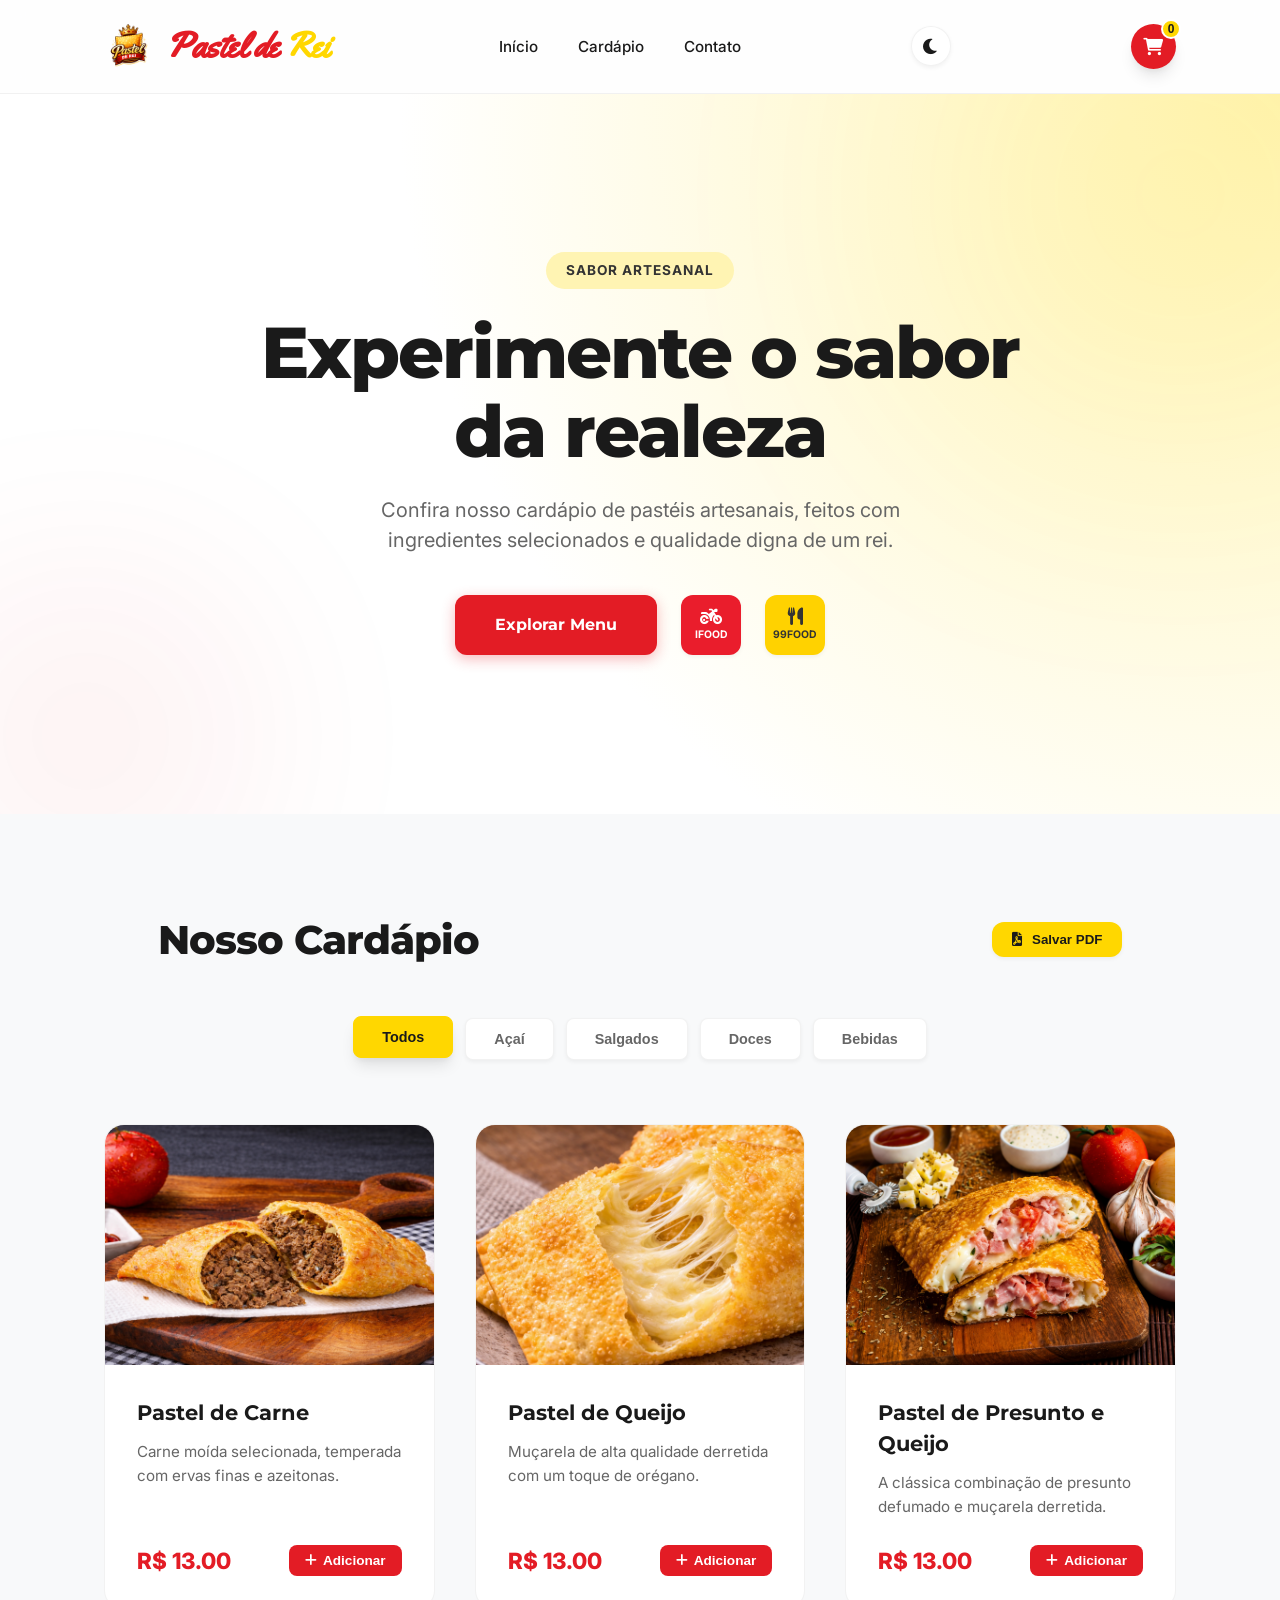
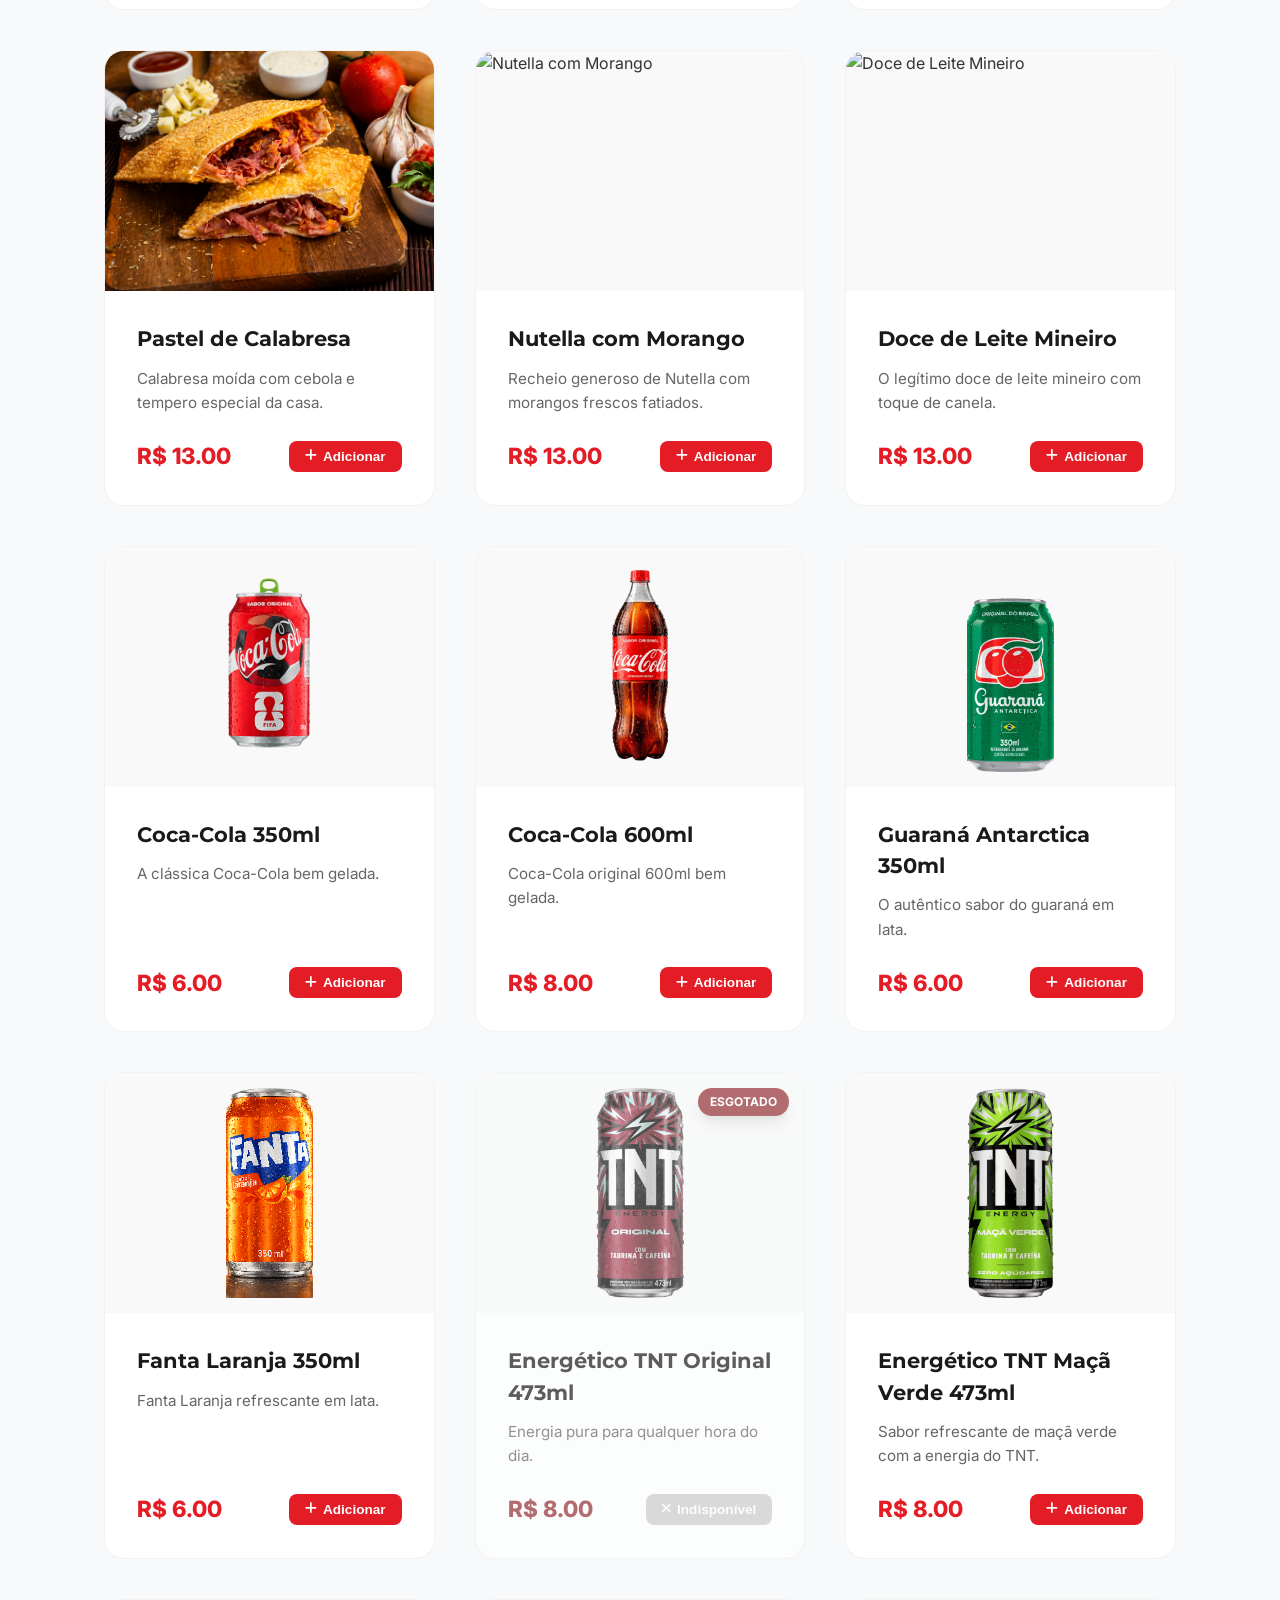
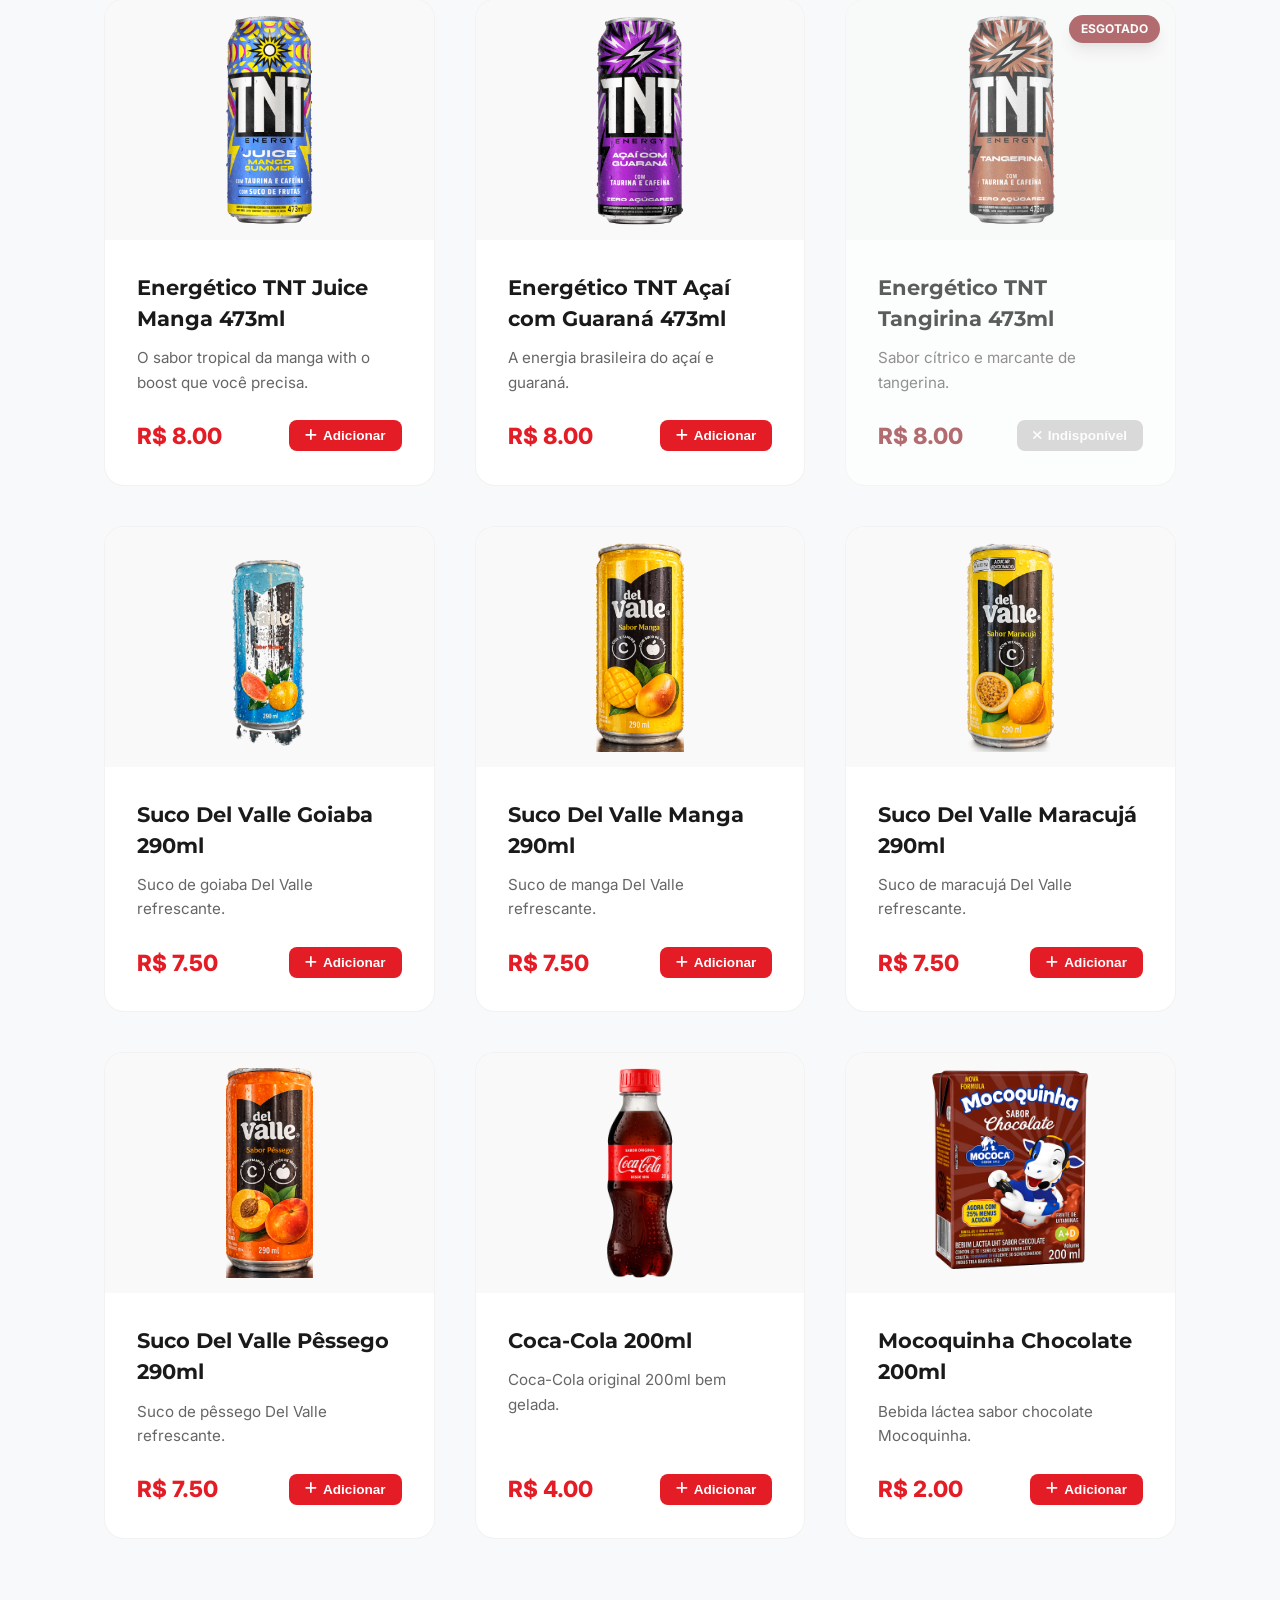
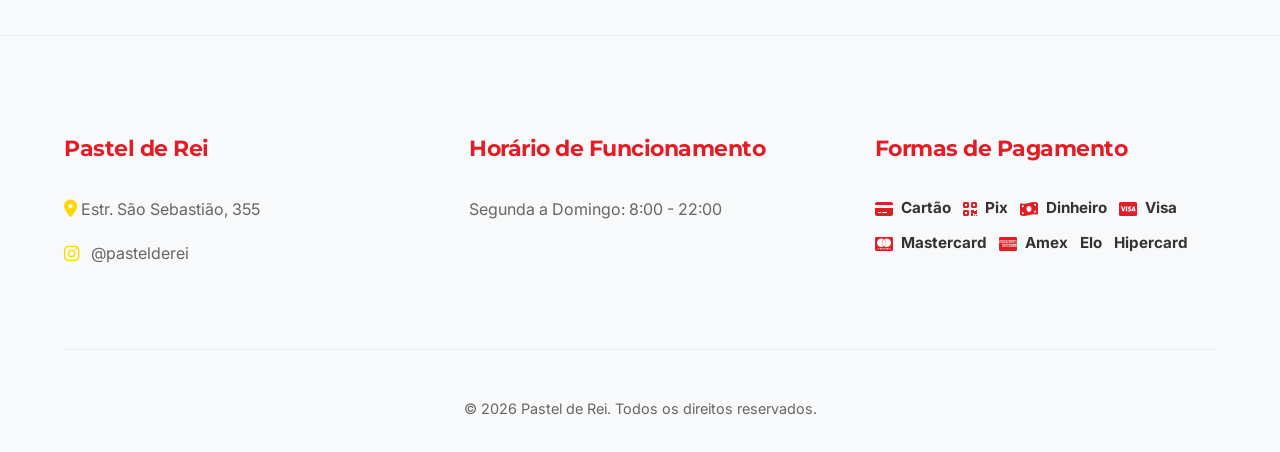
==== commit 7359cfe0: "Fix: include beverages in PDF and add section headers for better organization" ====
--- a/index.html
+++ b/index.html
@@ -56,6 +56,14 @@
     </div>
 
     <main>
+        <!-- Print Header (Hidden on Screen) -->
+        <div class="print-header">
+            <img src="logopastel.png" alt="Logo">
+            <h1>Pastel de <span>Rei</span></h1>
+            <p><i class="fas fa-map-marker-alt"></i> Estr. São Sebastião, 355 | <i class="fab fa-instagram"></i> @pastelderei</p>
+            <p>O sabor da realeza em cada mordida!</p>
+        </div>
+
         <section id="inicio" class="hero">
             <div class="hero-content">
                 <span class="hero-tag">Sabor Artesanal</span>
@@ -79,7 +87,7 @@
         <section id="cardapio" class="menu-section">
             <div class="section-header-container">
                 <h2 class="section-title">Nosso Cardápio</h2>
-                <button id="main-pdf-btn" class="pdf-btn main-pdf-btn" onclick="window.print()" title="Salvar Cardápio em PDF">
+                <button id="main-pdf-btn" class="pdf-btn main-pdf-btn" onclick="generateMainPDF()" title="Salvar Cardápio em PDF">
                     <i class="fas fa-file-pdf"></i> Salvar PDF
                 </button>
             </div>
@@ -165,6 +173,12 @@
                     </div>
             </div>
         </section>
+
+        <!-- Print Footer (Hidden on Screen) -->
+        <div class="print-footer">
+            <p>Obrigado pela preferência! | 👑 Pastel de Rei 👑</p>
+            <p>Cardápio atualizado em 2026</p>
+        </div>
     </main>
 
     <footer id="contato">
--- a/style.css
+++ b/style.css
@@ -1204,6 +1204,25 @@
         page-break-inside: auto;
     }
 
+    .category-header-print {
+        display: block !important;
+        grid-column: 1 / -1 !important;
+        margin-top: 25px !important;
+        margin-bottom: 10px !important;
+        border-bottom: 2px solid var(--primary) !important;
+        background: #f9f9f9 !important;
+        padding: 5px 10px !important;
+        break-after: avoid !important;
+    }
+
+    .category-header-print h3 {
+        font-size: 1.1rem !important;
+        color: var(--secondary) !important;
+        text-transform: uppercase !important;
+        letter-spacing: 1px !important;
+        margin: 0 !important;
+    }
+
     .menu-item {
         break-inside: avoid;
         page-break-inside: avoid;
@@ -1357,6 +1376,6 @@
 }
 
 /* Print-only Elements (hidden on screen) */
-.print-header, .print-footer {
+.print-header, .print-footer, .category-header-print {
     display: none;
 }
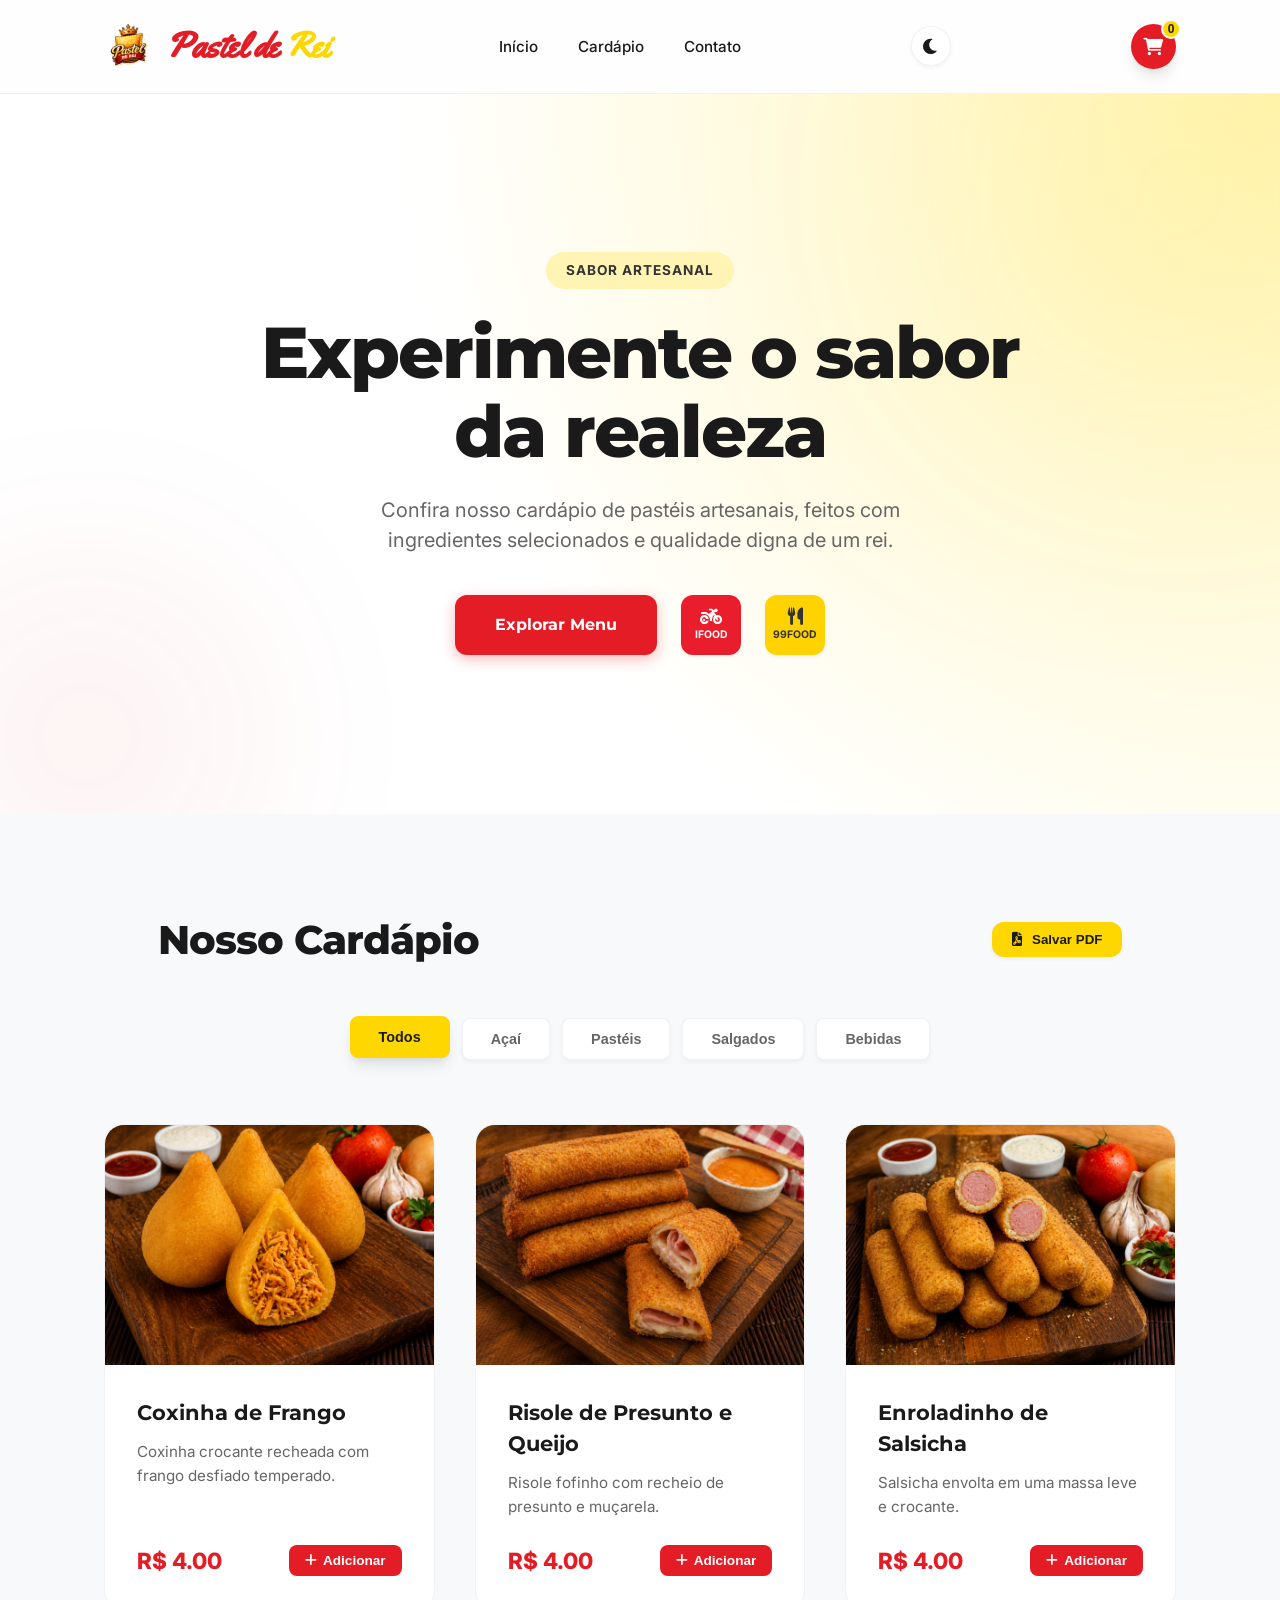
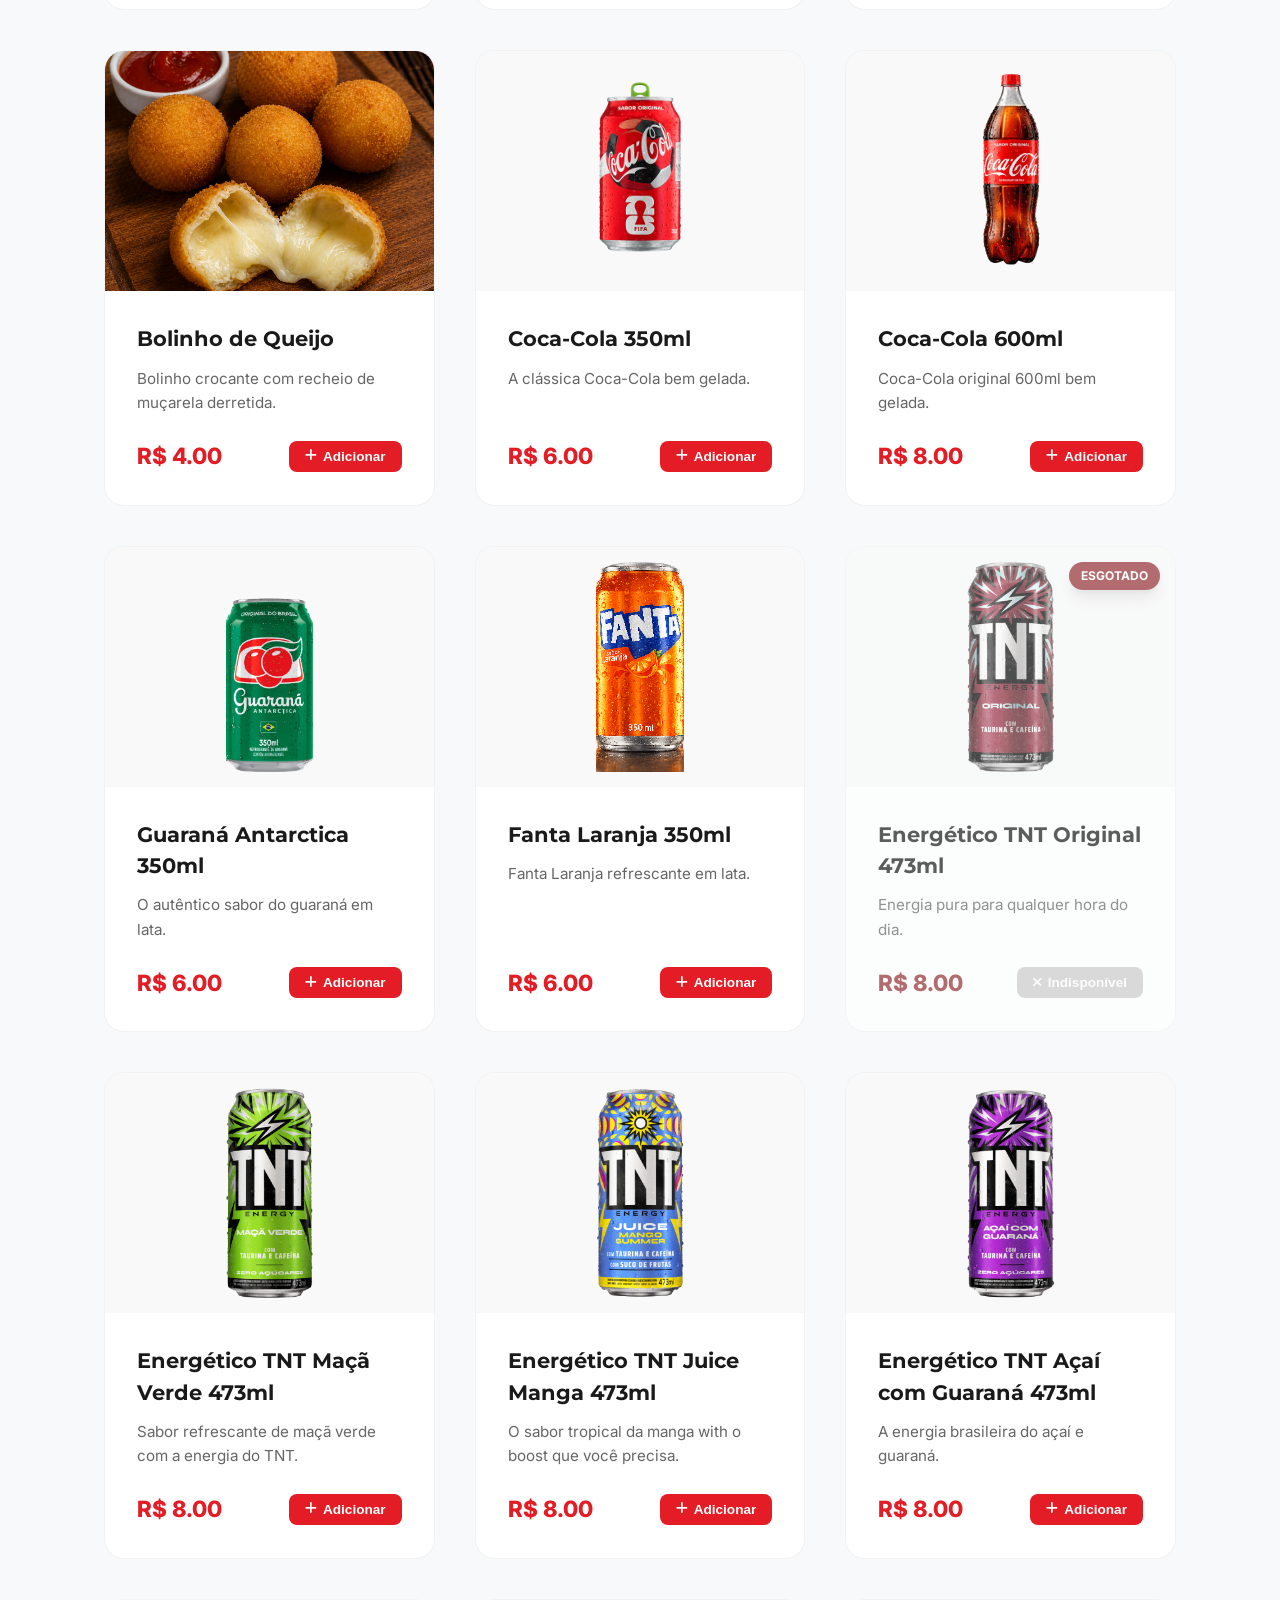
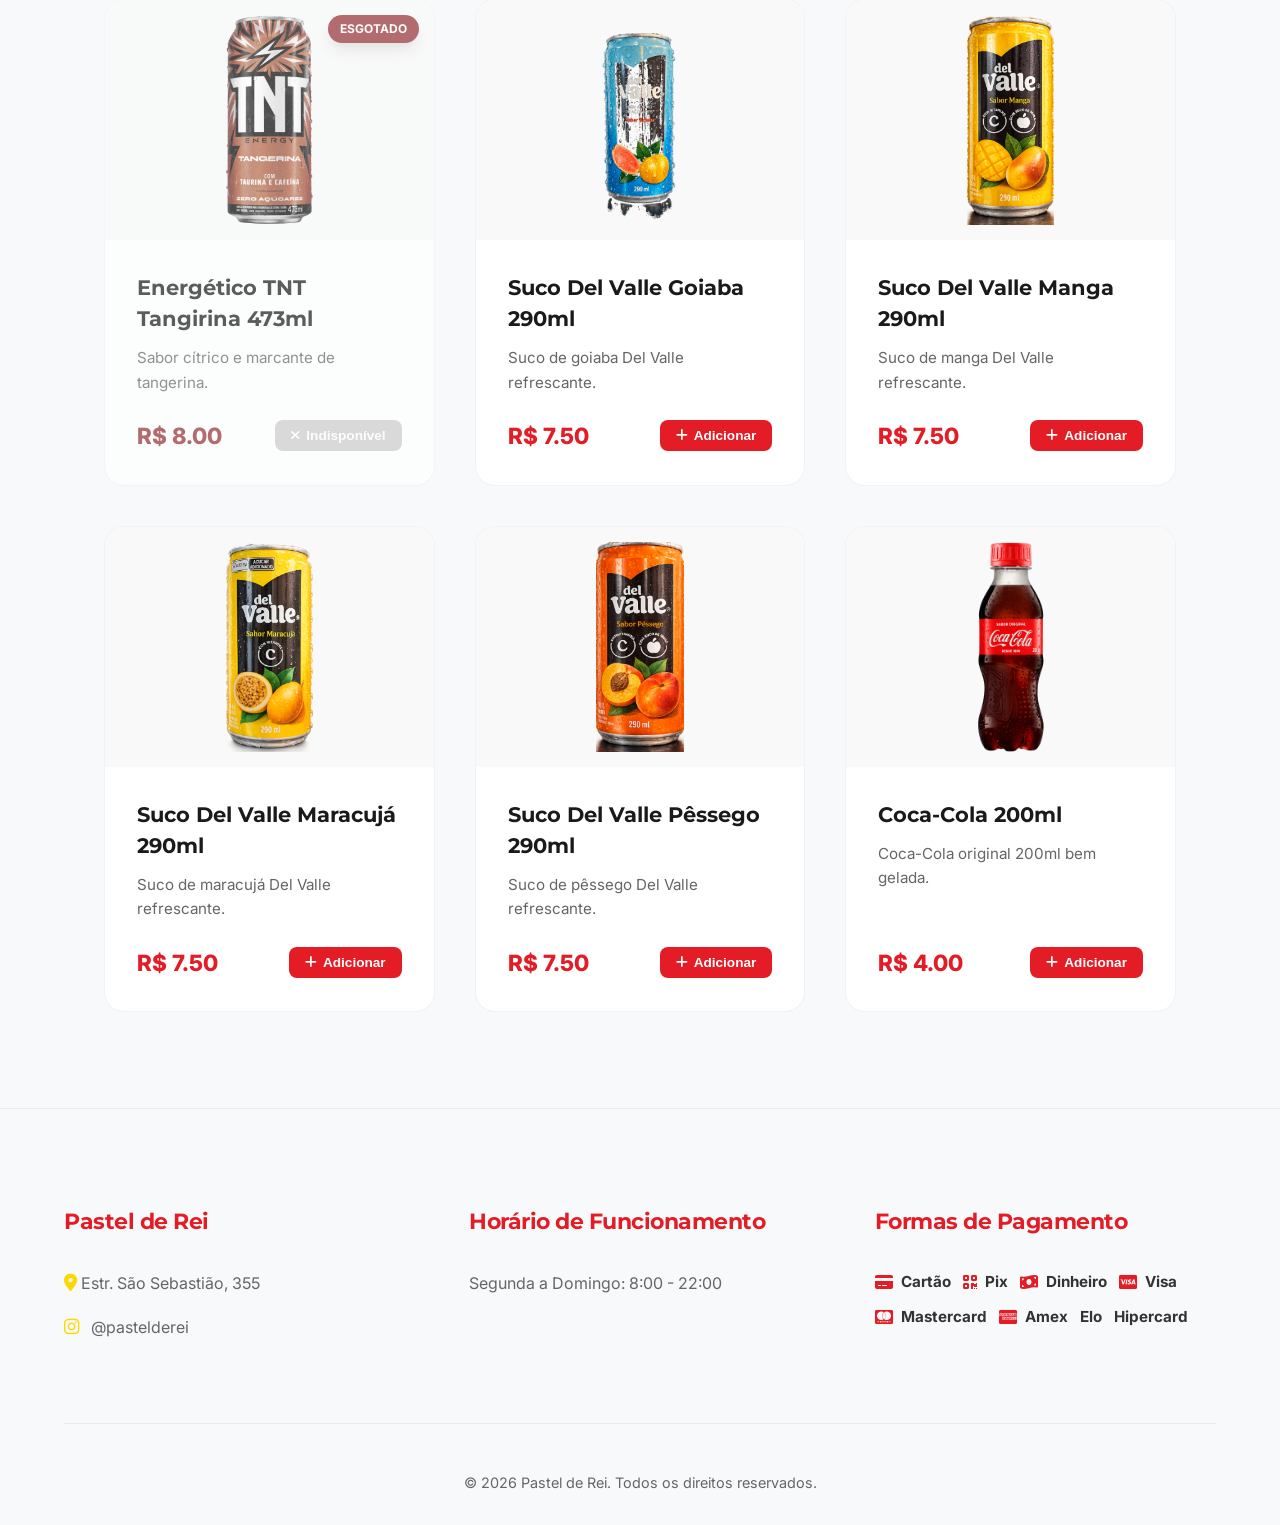
==== commit e45c31a9: "Adicao de Bolinho de Queijo e separacao de abas Pasteis e Salgados" ====
--- a/index.html
+++ b/index.html
@@ -95,8 +95,8 @@
             <div class="filter-container">
                 <button class="filter-btn active" data-filter="todos">Todos</button>
                 <button class="filter-btn" data-filter="acai">Açaí</button>
+                <button class="filter-btn" data-filter="pasteis">Pastéis</button>
                 <button class="filter-btn" data-filter="salgados">Salgados</button>
-                <button class="filter-btn" data-filter="doces">Doces</button>
                 <button class="filter-btn" data-filter="bebidas">Bebidas</button>
             </div>
 
--- a/style.css
+++ b/style.css
@@ -1156,27 +1156,27 @@
     .print-header {
         display: block !important;
         text-align: center;
-        margin-bottom: 30px;
+        margin-bottom: 5px !important;
         border-bottom: 2px solid var(--secondary);
-        padding-bottom: 20px;
+        padding-bottom: 2px !important;
     }
 
     .print-header img {
-        height: 80px;
-        margin-bottom: 10px;
+        height: 40px !important;
+        margin-bottom: 2px !important;
     }
 
     .print-header h1 {
         font-family: 'Yellowtail', cursive;
         color: var(--secondary);
-        font-size: 3rem;
+        font-size: 1.5rem !important;
         margin: 0;
     }
 
     .print-header p {
         color: var(--text-muted);
-        font-size: 1rem;
-        margin: 5px 0;
+        font-size: 0.7rem !important;
+        margin: 1px 0 !important;
     }
 
     /* Menu Layout for Print */
@@ -1187,39 +1187,40 @@
     }
 
     .section-title {
-        display: block !important;
-        font-size: 1.8rem !important;
-        margin: 20px 0 !important;
-        text-align: left !important;
-        border-left: 5px solid var(--primary);
-        padding-left: 15px !important;
-        color: black !important;
+        display: none !important; /* Esconde o título redundante no PDF */
+    }
+
+    /* Força itens esgotados a aparecerem normal no PDF */
+    .menu-item.out-of-stock {
+        opacity: 1 !important;
+        filter: none !important;
+        pointer-events: auto !important;
     }
 
     /* Main Menu PDF Layout (Grid) */
     .menu-grid {
         display: grid !important;
-        grid-template-columns: repeat(2, 1fr) !important;
-        gap: 15px !important;
+        grid-template-columns: repeat(3, 1fr) !important;
+        gap: 4px !important;
         page-break-inside: auto;
     }
 
     .category-header-print {
         display: block !important;
         grid-column: 1 / -1 !important;
-        margin-top: 25px !important;
-        margin-bottom: 10px !important;
-        border-bottom: 2px solid var(--primary) !important;
+        margin-top: 8px !important;
+        margin-bottom: 3px !important;
+        border-bottom: 1px solid var(--primary) !important;
         background: #f9f9f9 !important;
-        padding: 5px 10px !important;
+        padding: 2px 6px !important;
         break-after: avoid !important;
     }
 
     .category-header-print h3 {
-        font-size: 1.1rem !important;
+        font-size: 0.8rem !important;
         color: var(--secondary) !important;
         text-transform: uppercase !important;
-        letter-spacing: 1px !important;
+        letter-spacing: 0.5px !important;
         margin: 0 !important;
     }
 
@@ -1232,35 +1233,40 @@
         background: #fff !important;
         display: flex !important;
         flex-direction: row !important;
-        height: 100px !important;
+        min-height: 45px !important;
+        height: auto !important;
         margin: 0 !important;
     }
 
     .item-img {
-        width: 80px !important;
-        height: 100px !important;
+        width: 40px !important;
+        height: 45px !important;
         flex-shrink: 0 !important;
     }
 
+    .item-img img {
+        padding: 3px !important;
+    }
+
     .item-info {
-        padding: 8px 12px !important;
+        padding: 2px 6px !important;
         justify-content: center !important;
     }
 
     .item-info h3 {
-        font-size: 0.9rem !important;
-        margin-bottom: 2px !important;
+        font-size: 0.7rem !important;
+        margin-bottom: 1px !important;
         color: black !important;
+        white-space: normal !important;
+        line-height: 1 !important;
     }
 
     .item-info p {
-        font-size: 0.7rem !important;
-        margin-bottom: 3px !important;
-        display: -webkit-box;
-        -webkit-line-clamp: 2;
-        -webkit-box-orient: vertical;
-        overflow: hidden;
-        color: #666 !important;
+        display: block !important;
+        font-size: 0.55rem !important;
+        color: #555 !important;
+        margin: 0 !important;
+        line-height: 1 !important;
     }
 
     .item-price {
@@ -1268,7 +1274,7 @@
     }
 
     .price {
-        font-size: 1rem !important;
+        font-size: 0.8rem !important;
         color: black !important;
         font-weight: 700 !important;
     }
@@ -1286,7 +1292,7 @@
         display: block !important;
         background: #4B0082 !important;
         color: white !important;
-        padding: 20px !important;
+        padding: 10px !important;
         margin: 0 !important;
         box-shadow: none !important;
         border: none !important;
@@ -1300,78 +1306,78 @@
     .acai-header h2 {
         color: var(--primary) !important;
         margin-top: 0;
-        font-size: 2.2rem !important;
+        font-size: 1.5rem !important;
     }
 
     .acai-header p {
         color: rgba(255, 255, 255, 0.8) !important;
-        font-size: 0.9rem !important;
+        font-size: 0.7rem !important;
+        margin-bottom: 0.2rem !important;
+    }
+
+    .acai-sizes {
         margin-bottom: 0.5rem !important;
-    }
-
-    .acai-sizes {
-        margin-bottom: 1rem !important;
-        gap: 0.8rem !important;
+        gap: 0.3rem !important;
     }
 
     .acai-size-card {
         background: rgba(0, 0, 0, 0.2) !important;
         border: 1px solid rgba(255, 255, 255, 0.2) !important;
         color: white !important;
-        padding: 0.8rem !important;
-        min-width: 120px !important;
+        padding: 0.3rem !important;
+        min-width: 80px !important;
     }
 
     .acai-size-card h4, .acai-size-card .ml {
         color: white !important;
-        font-size: 0.8rem !important;
+        font-size: 0.65rem !important;
     }
 
     .acai-size-card .price {
         color: var(--primary) !important;
-        font-size: 1.1rem !important;
+        font-size: 0.9rem !important;
     }
 
     .acai-container {
-        gap: 1rem !important;
+        gap: 0.5rem !important;
     }
 
     .acai-visual img {
-        max-width: 180px !important;
+        max-width: 100px !important;
     }
 
     .acai-options {
-        gap: 0.8rem !important;
+        gap: 0.3rem !important;
     }
 
     .acai-group {
-        padding: 0.6rem !important;
+        padding: 0.3rem !important;
         background: rgba(255, 255, 255, 0.05) !important;
-        border-radius: 8px !important;
+        border-radius: 4px !important;
     }
 
     .acai-group h3 {
         color: var(--primary) !important;
-        border-bottom: 2px solid var(--primary) !important;
-        font-size: 1rem !important;
-        margin-bottom: 0.4rem !important;
+        border-bottom: 1px solid var(--primary) !important;
+        font-size: 0.8rem !important;
+        margin-bottom: 0.2rem !important;
     }
 
     .acai-group li {
         color: white !important;
-        font-size: 0.8rem !important;
-        margin-bottom: 0.1rem !important;
+        font-size: 0.65rem !important;
+        margin-bottom: 0.05rem !important;
     }
 
     /* Footer Info for Print */
     .print-footer {
         display: block !important;
-        margin-top: 30px;
+        margin-top: 8px;
         text-align: center;
-        font-size: 0.75rem;
+        font-size: 0.6rem;
         color: #666;
         border-top: 1px solid #eee;
-        padding-top: 15px;
+        padding-top: 4px;
     }
 }
 
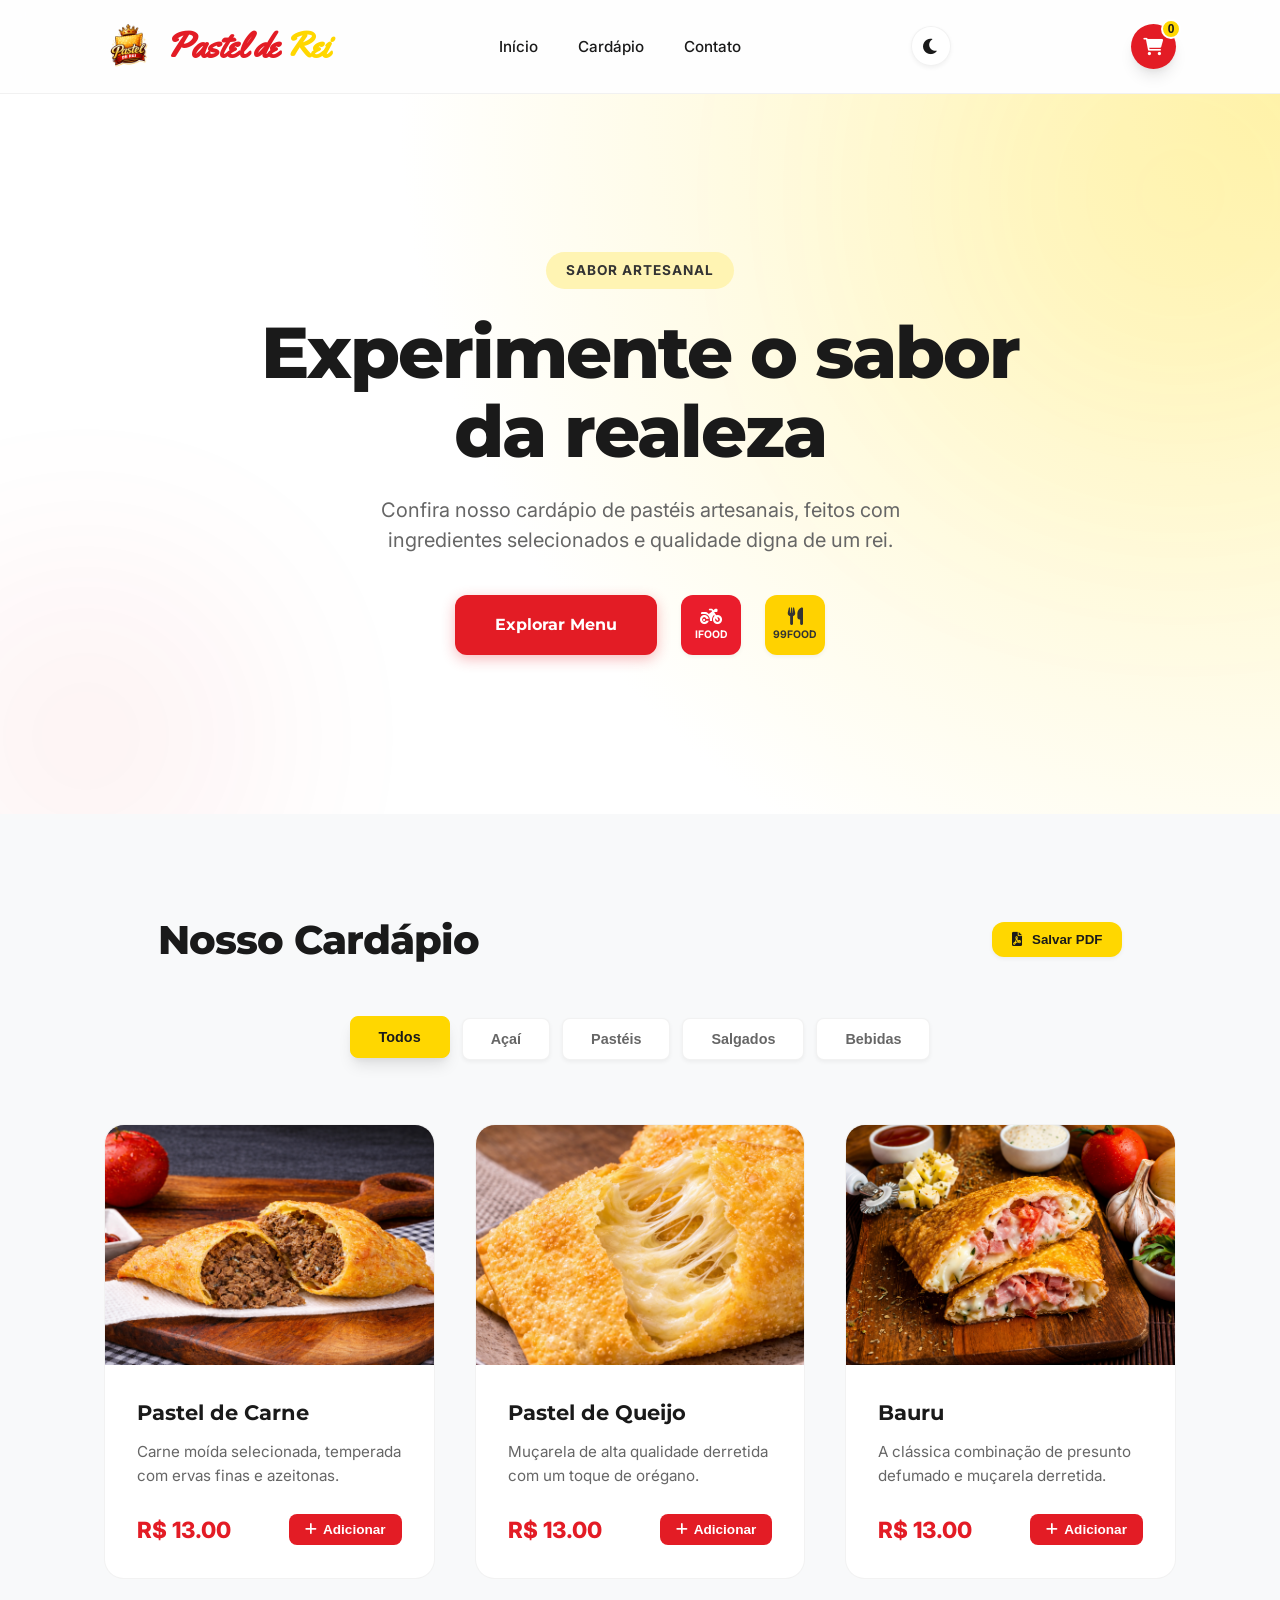
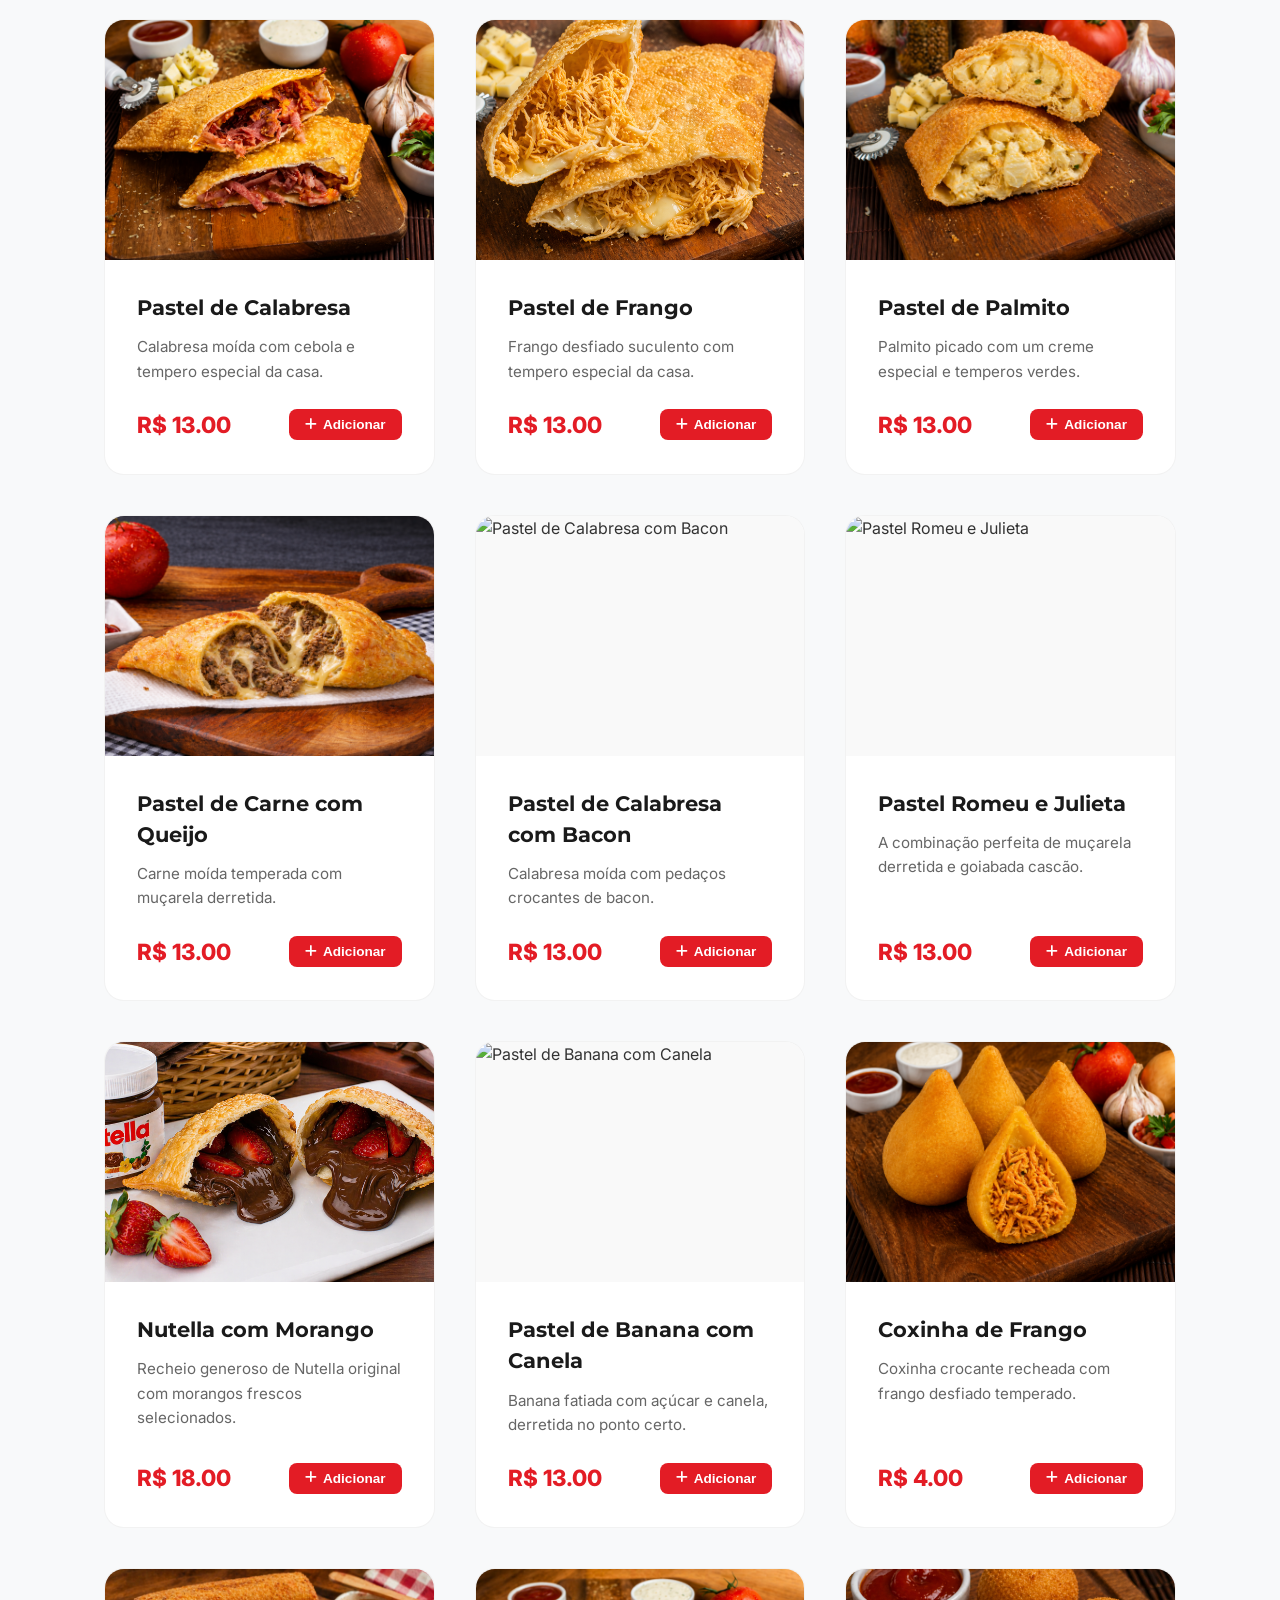
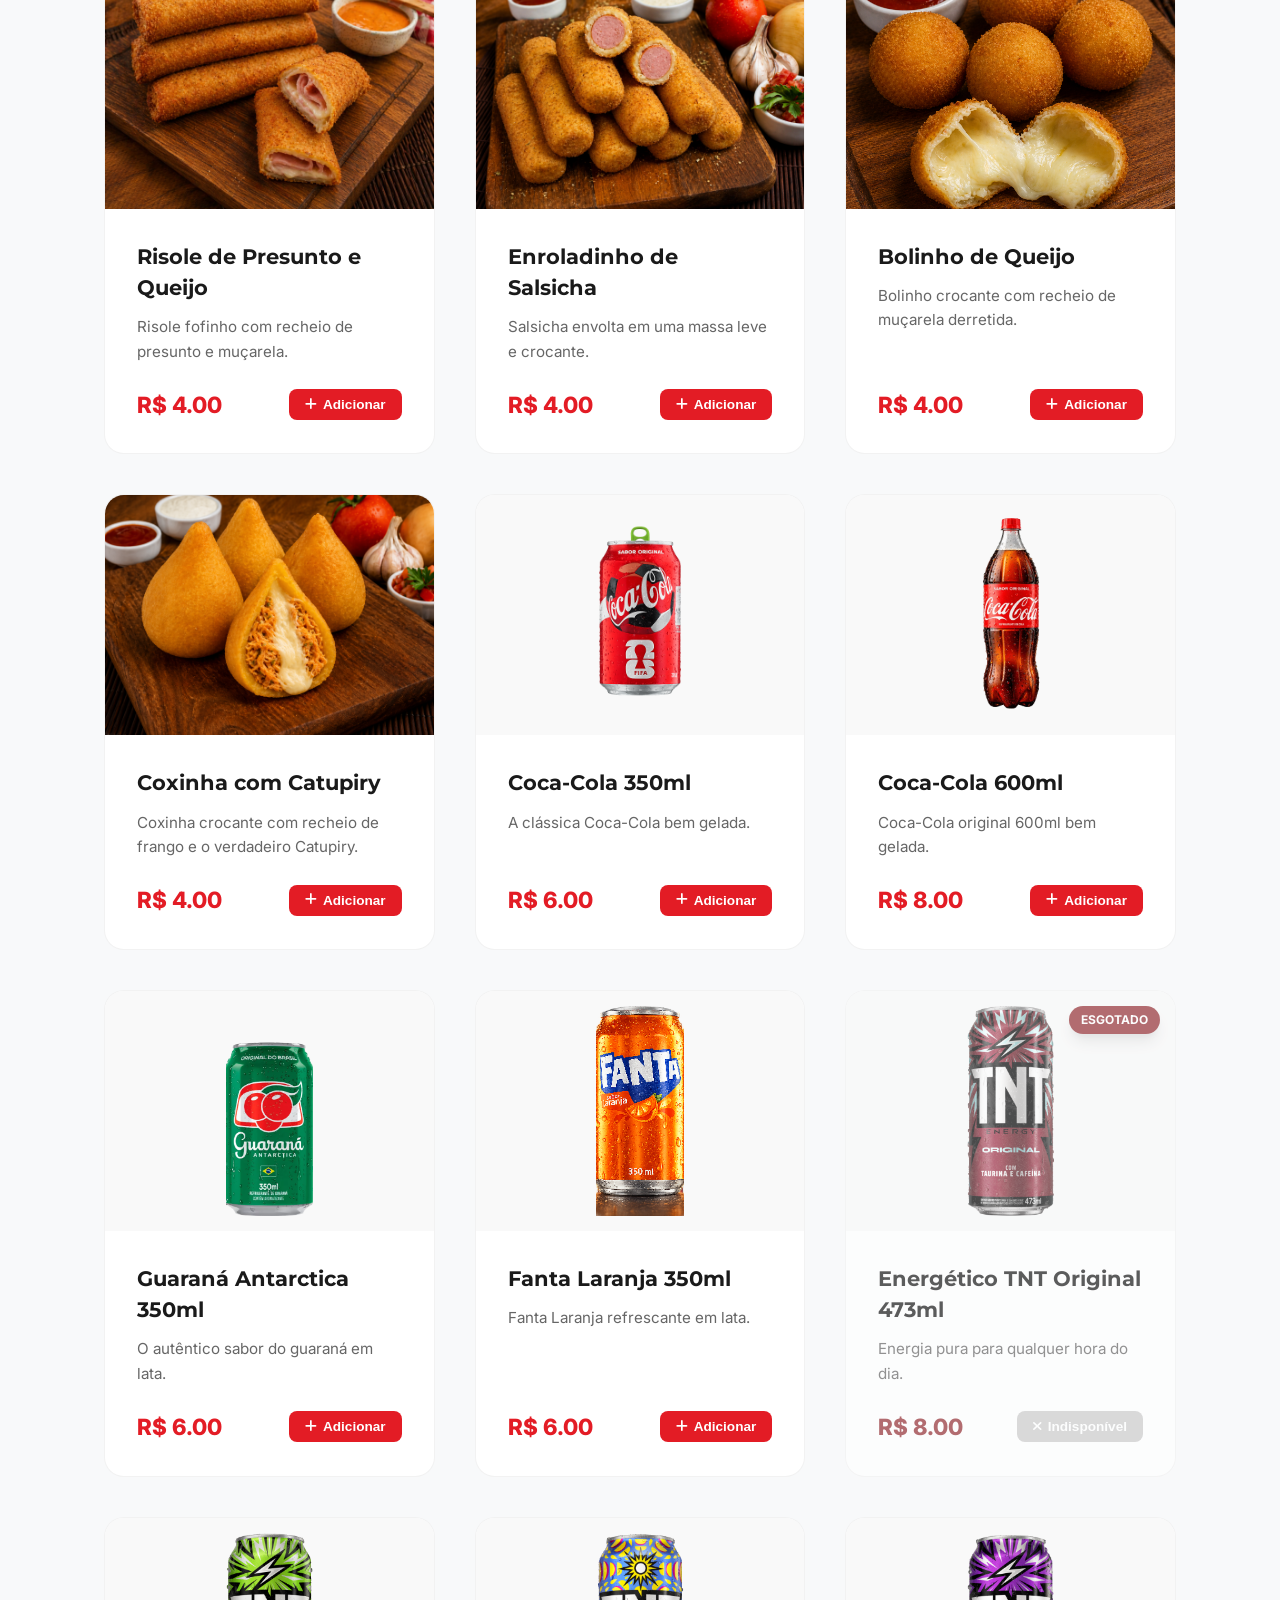
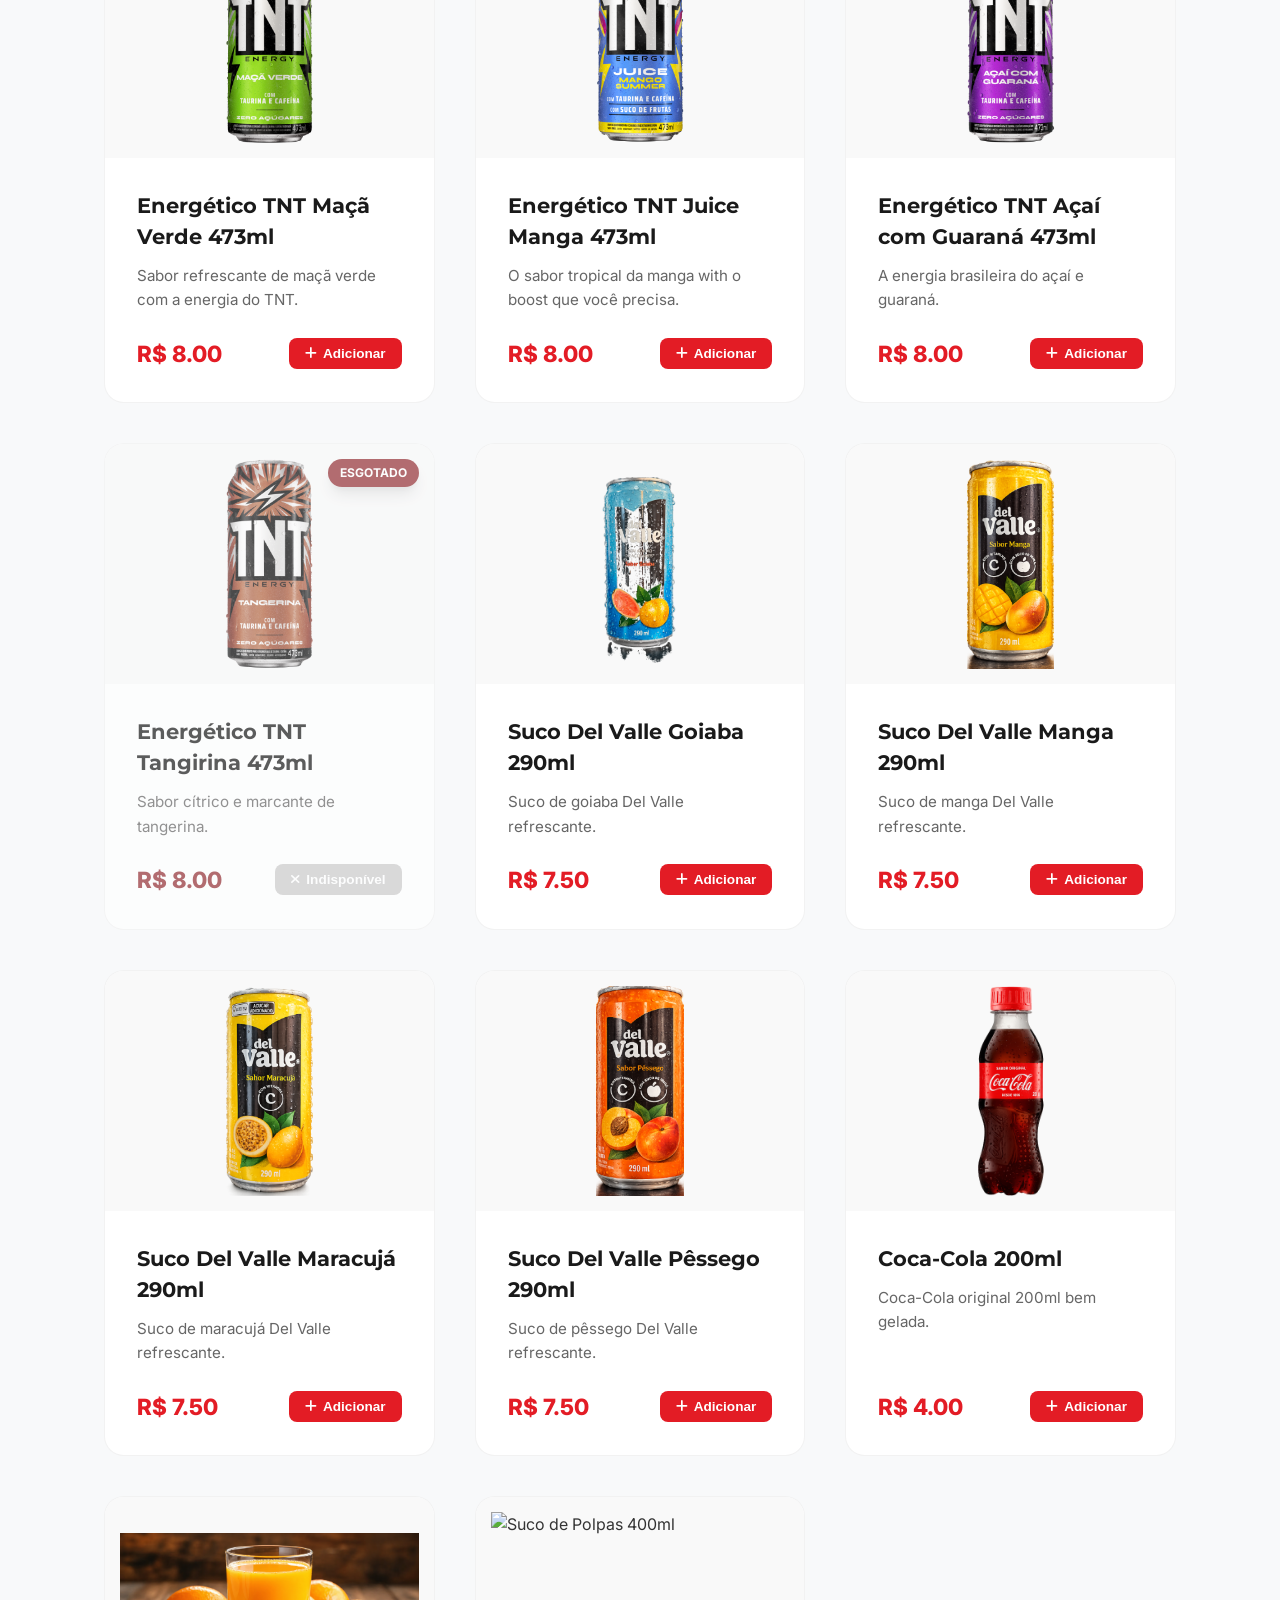
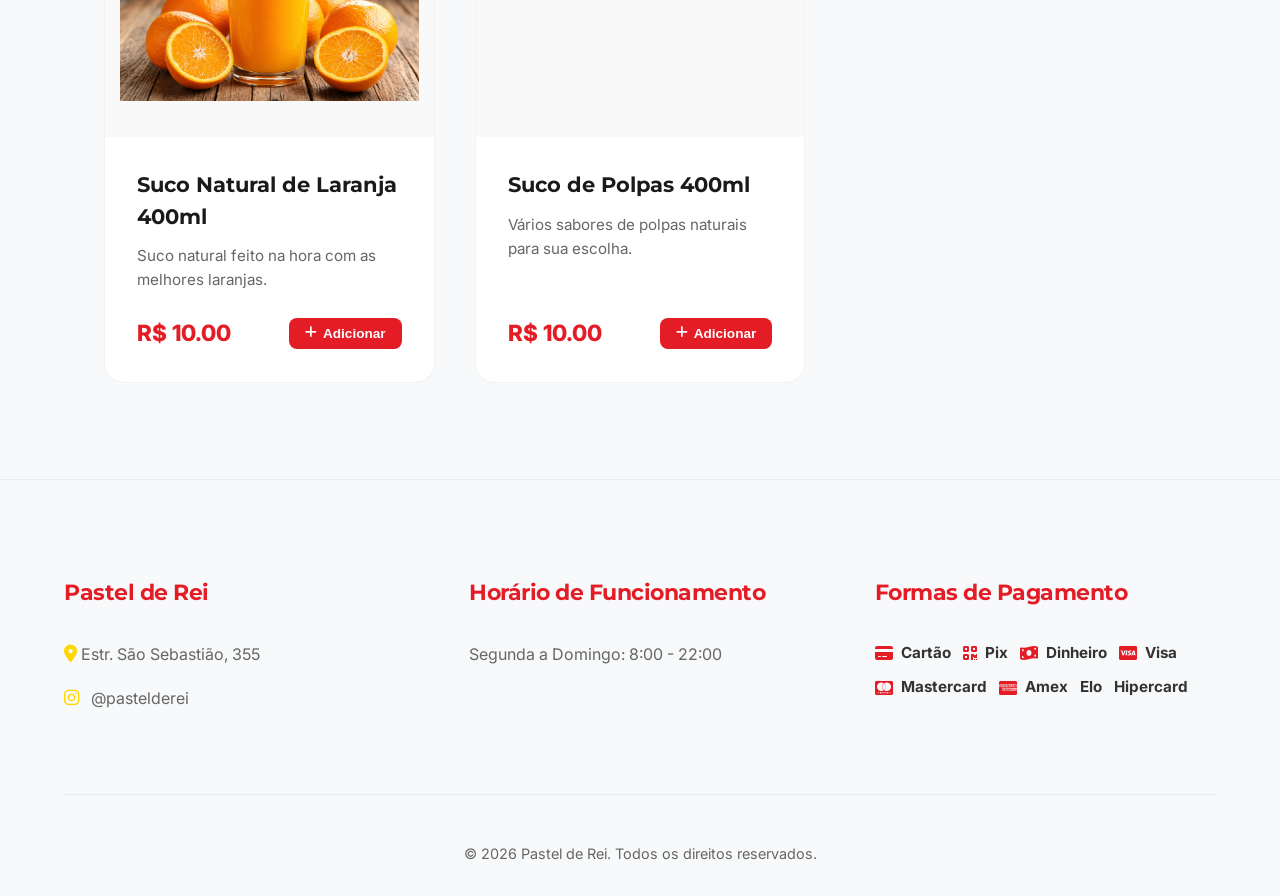
==== commit 23674e2c: "Adicao de valores nos adicionais do Acai" ====
--- a/index.html
+++ b/index.html
@@ -144,29 +144,29 @@
                             <div class="acai-group">
                                 <h3><i class="fas fa-apple-alt"></i> Frutas</h3>
                                 <ul>
-                                    <li>Banana</li>
-                                    <li>Morango</li>
-                                    <li>Abacaxi</li>
-                                    <li>Manga</li>
+                                    <li>Banana - R$ 1,00</li>
+                                    <li>Morango - R$ 1,00</li>
+                                    <li>Abacaxi - R$ 1,00</li>
+                                    <li>Manga - R$ 1,00</li>
                                 </ul>
                             </div>
                             <div class="acai-group">
                                 <h3><i class="fas fa-plus-circle"></i> Complementos</h3>
                                 <ul>
-                                    <li>Granola</li>
-                                    <li>Leite Ninho</li>
-                                    <li>Farinha Láctea</li>
-                                    <li>Chocolate</li>
-                                    <li>Ovomaltine</li>
-                                    <li>Paçoca</li>
+                                    <li>Granola - R$ 2,00</li>
+                                    <li>Leite Ninho - R$ 2,00</li>
+                                    <li>Farinha Láctea - R$ 2,00</li>
+                                    <li>Chocolate - R$ 2,00</li>
+                                    <li>Ovomaltine - R$ 2,00</li>
+                                    <li>Paçoca - R$ 2,00</li>
                                 </ul>
                             </div>
                             <div class="acai-group">
                                 <h3><i class="fas fa-star"></i> Premium</h3>
                                 <ul>
-                                    <li>Nutella</li>
-                                    <li>Doce de Leite</li>
-                                    <li>Ovomaltine Extra</li>
+                                    <li>Nutella - R$ 4,00</li>
+                                    <li>Doce de Leite - R$ 2,00</li>
+                                    <li>Ovomaltine Extra - R$ 2,00</li>
                                 </ul>
                             </div>
                         </div>
--- a/style.css
+++ b/style.css
@@ -1156,26 +1156,26 @@
     .print-header {
         display: block !important;
         text-align: center;
-        margin-bottom: 5px !important;
+        margin-bottom: 2px !important;
         border-bottom: 2px solid var(--secondary);
         padding-bottom: 2px !important;
     }
 
     .print-header img {
-        height: 40px !important;
-        margin-bottom: 2px !important;
+        height: 35px !important;
+        margin-bottom: 1px !important;
     }
 
     .print-header h1 {
         font-family: 'Yellowtail', cursive;
         color: var(--secondary);
-        font-size: 1.5rem !important;
+        font-size: 1.3rem !important;
         margin: 0;
     }
 
     .print-header p {
         color: var(--text-muted);
-        font-size: 0.7rem !important;
+        font-size: 0.65rem !important;
         margin: 1px 0 !important;
     }
 
@@ -1201,23 +1201,23 @@
     .menu-grid {
         display: grid !important;
         grid-template-columns: repeat(3, 1fr) !important;
-        gap: 4px !important;
+        gap: 2px !important;
         page-break-inside: auto;
     }
 
     .category-header-print {
         display: block !important;
         grid-column: 1 / -1 !important;
-        margin-top: 8px !important;
-        margin-bottom: 3px !important;
+        margin-top: 4px !important;
+        margin-bottom: 2px !important;
         border-bottom: 1px solid var(--primary) !important;
         background: #f9f9f9 !important;
-        padding: 2px 6px !important;
+        padding: 1px 6px !important;
         break-after: avoid !important;
     }
 
     .category-header-print h3 {
-        font-size: 0.8rem !important;
+        font-size: 0.75rem !important;
         color: var(--secondary) !important;
         text-transform: uppercase !important;
         letter-spacing: 0.5px !important;
@@ -1233,29 +1233,29 @@
         background: #fff !important;
         display: flex !important;
         flex-direction: row !important;
-        min-height: 45px !important;
+        min-height: 40px !important;
         height: auto !important;
         margin: 0 !important;
     }
 
     .item-img {
-        width: 40px !important;
-        height: 45px !important;
+        width: 35px !important;
+        height: 40px !important;
         flex-shrink: 0 !important;
     }
 
     .item-img img {
-        padding: 3px !important;
+        padding: 2px !important;
     }
 
     .item-info {
-        padding: 2px 6px !important;
+        padding: 1px 5px !important;
         justify-content: center !important;
     }
 
     .item-info h3 {
-        font-size: 0.7rem !important;
-        margin-bottom: 1px !important;
+        font-size: 0.65rem !important;
+        margin-bottom: 0px !important;
         color: black !important;
         white-space: normal !important;
         line-height: 1 !important;
@@ -1263,7 +1263,7 @@
 
     .item-info p {
         display: block !important;
-        font-size: 0.55rem !important;
+        font-size: 0.5rem !important;
         color: #555 !important;
         margin: 0 !important;
         line-height: 1 !important;
@@ -1274,7 +1274,7 @@
     }
 
     .price {
-        font-size: 0.8rem !important;
+        font-size: 0.75rem !important;
         color: black !important;
         font-weight: 700 !important;
     }
@@ -1372,12 +1372,12 @@
     /* Footer Info for Print */
     .print-footer {
         display: block !important;
-        margin-top: 8px;
+        margin-top: 4px;
         text-align: center;
-        font-size: 0.6rem;
+        font-size: 0.55rem;
         color: #666;
         border-top: 1px solid #eee;
-        padding-top: 4px;
+        padding-top: 2px;
     }
 }
 
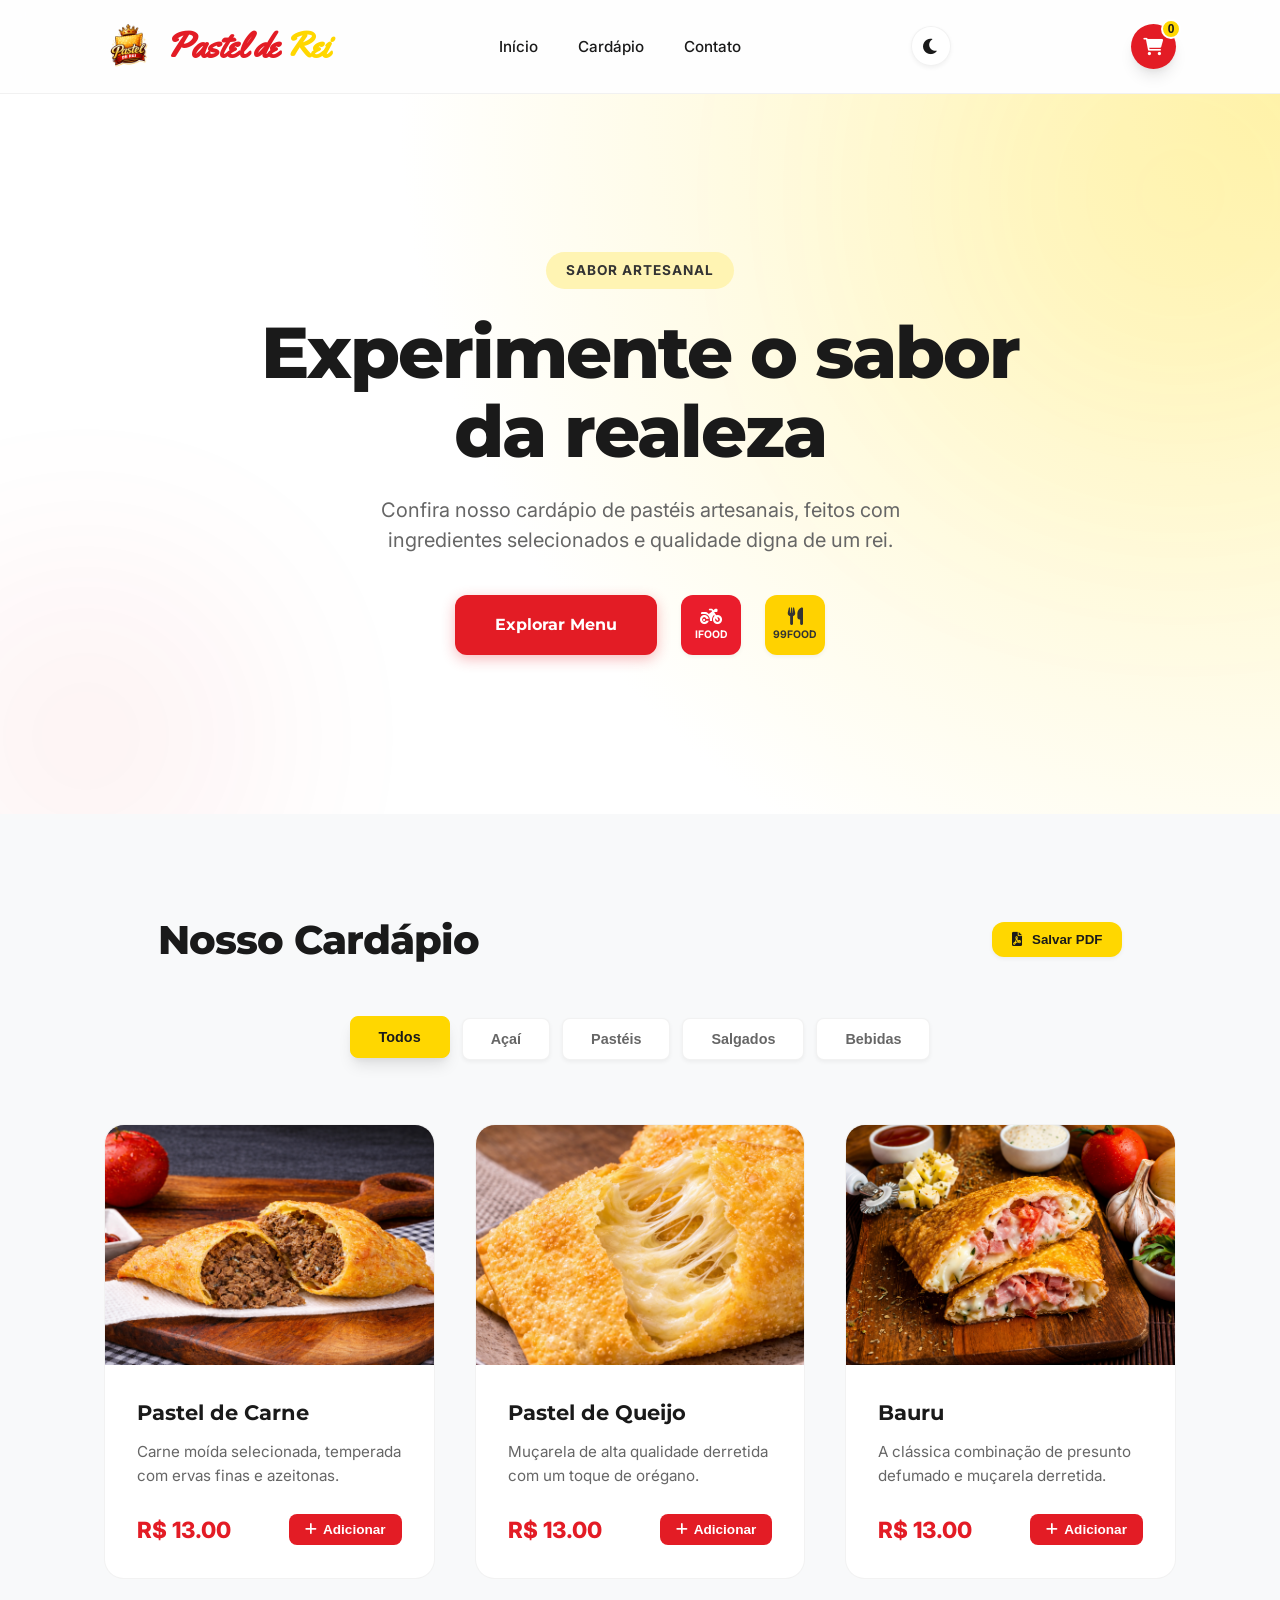
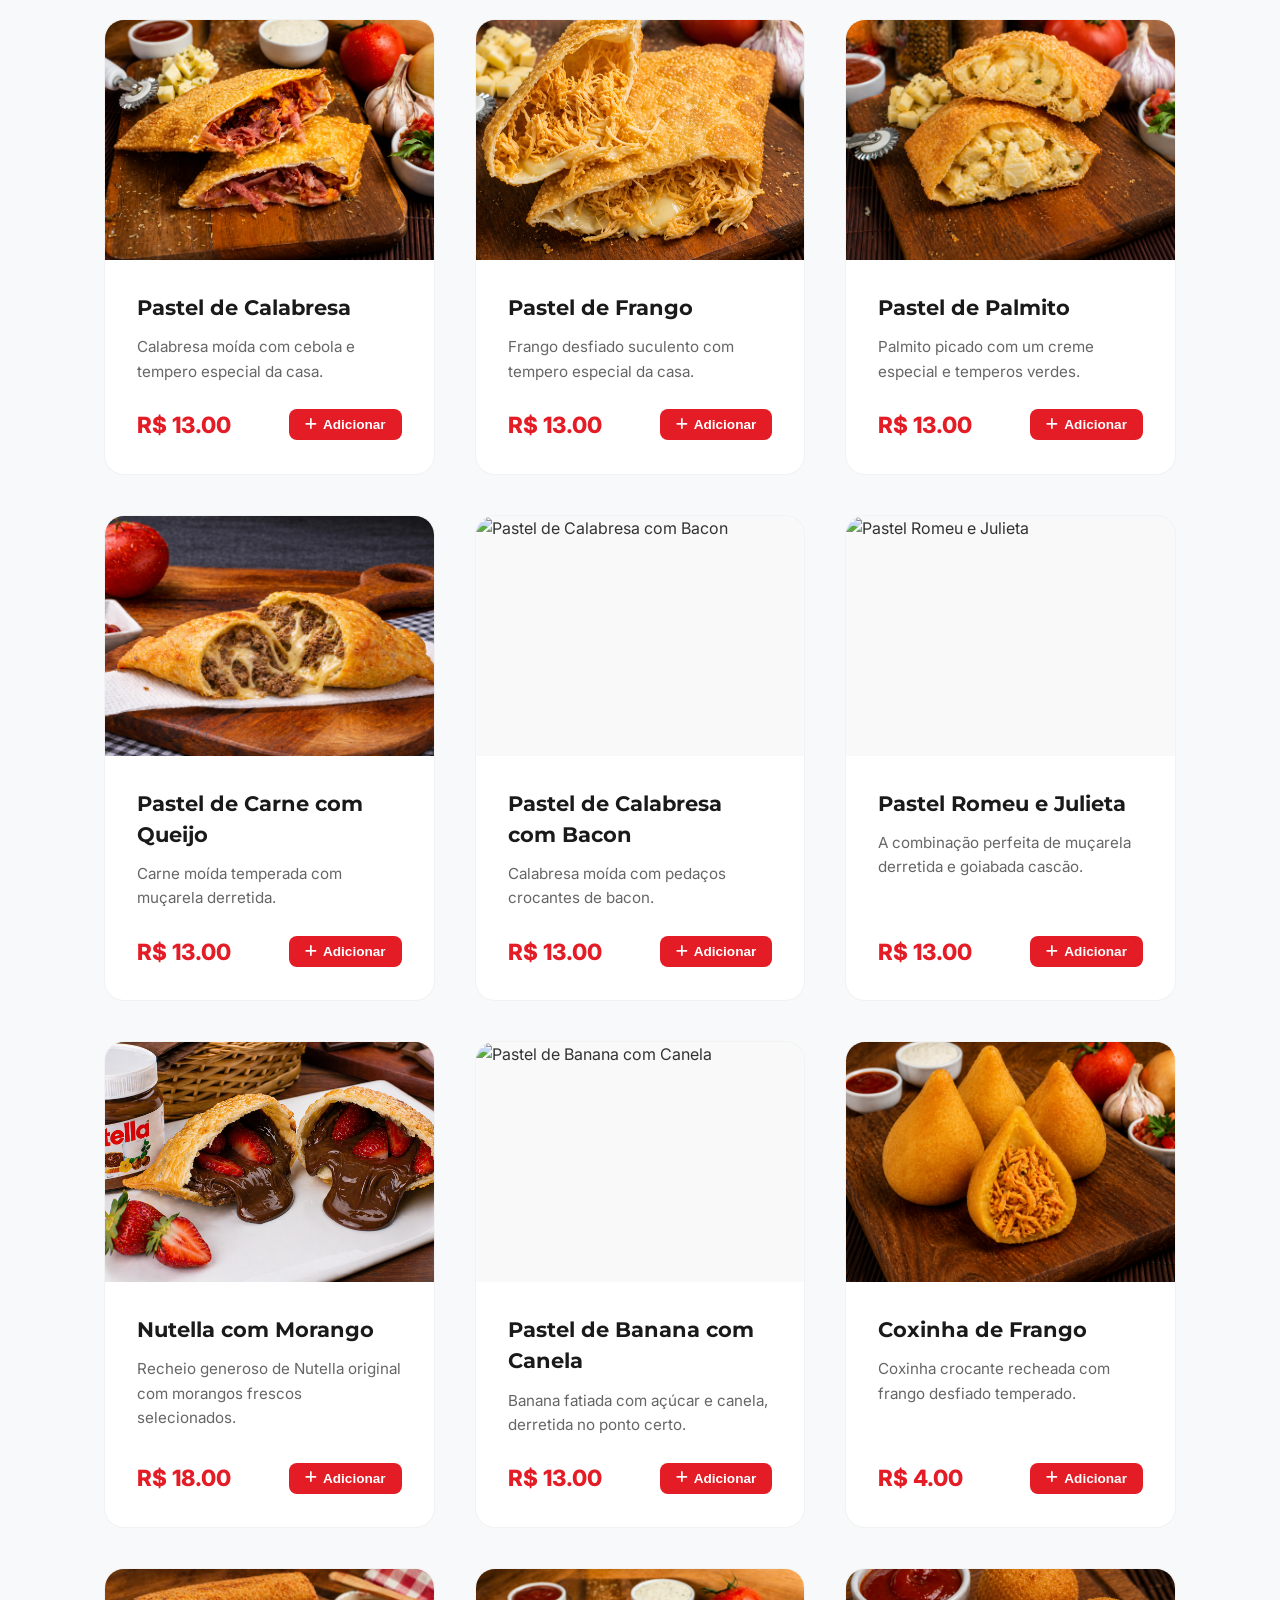
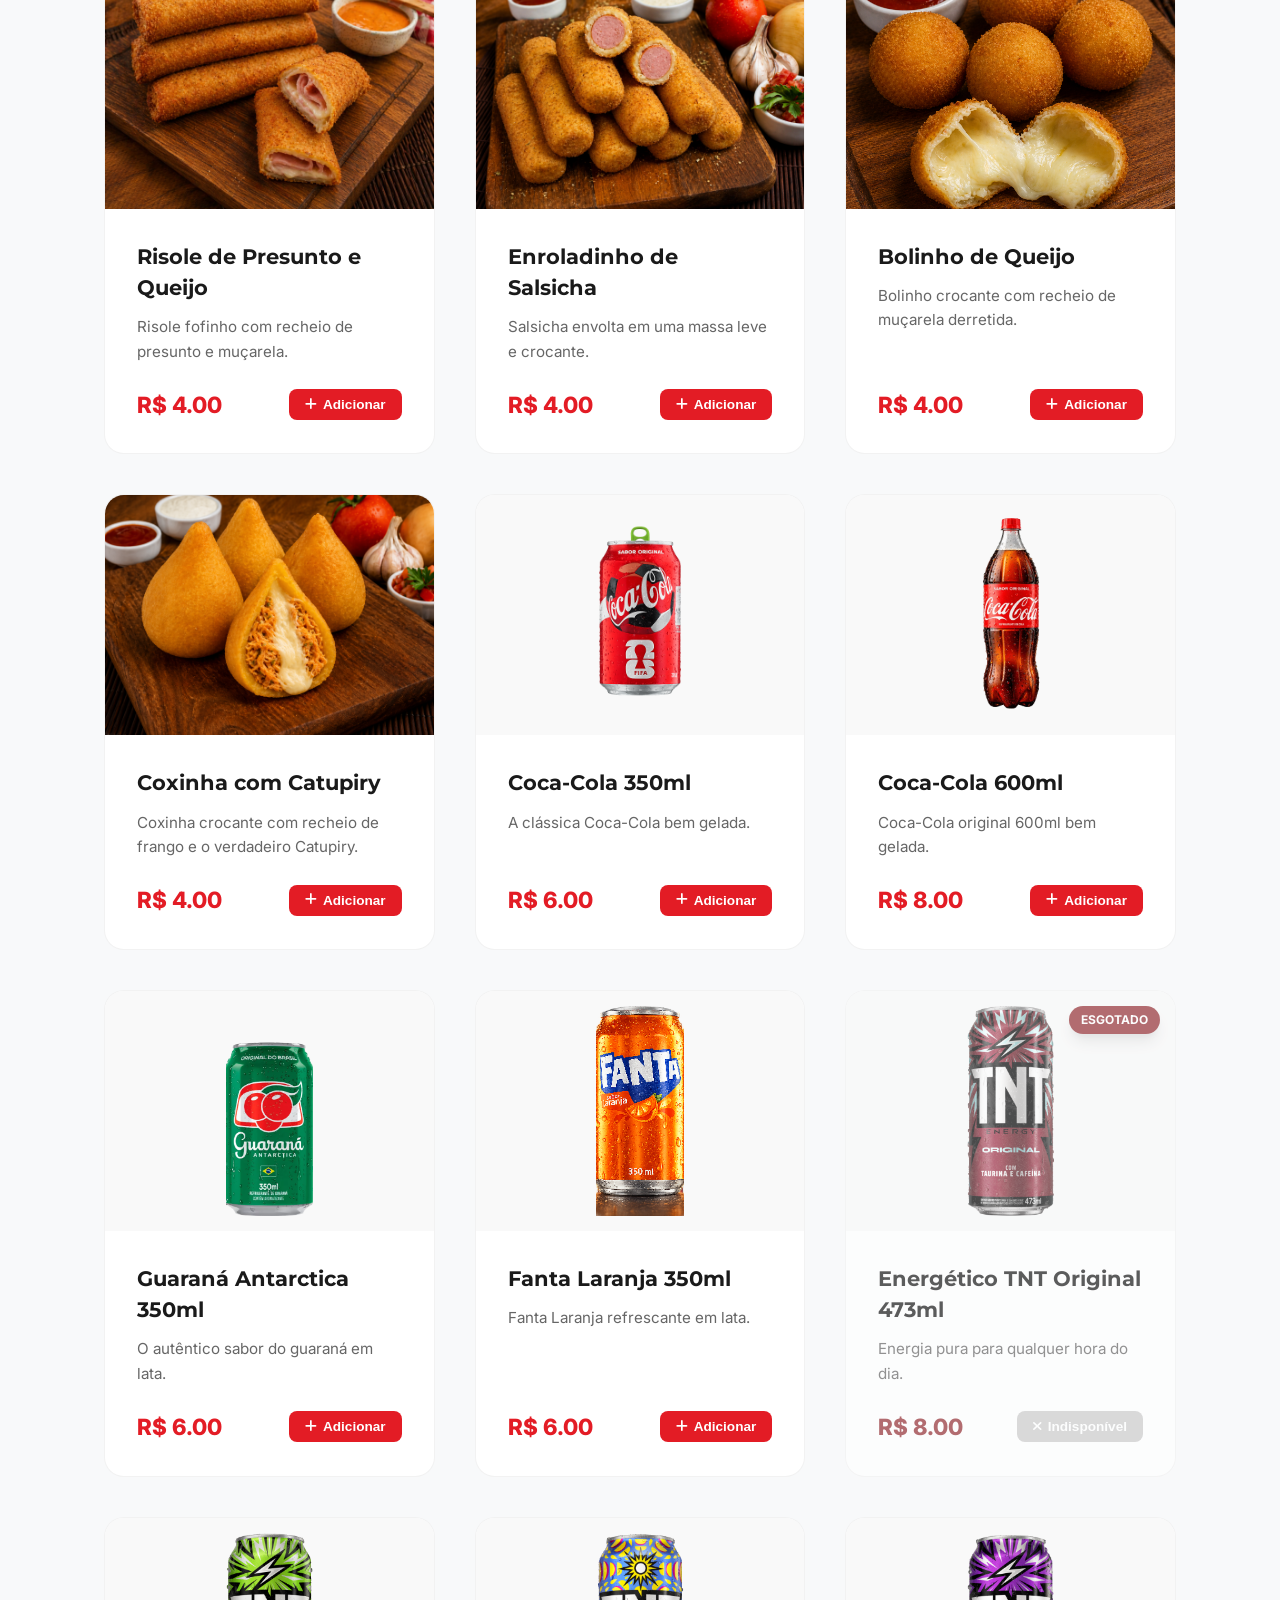
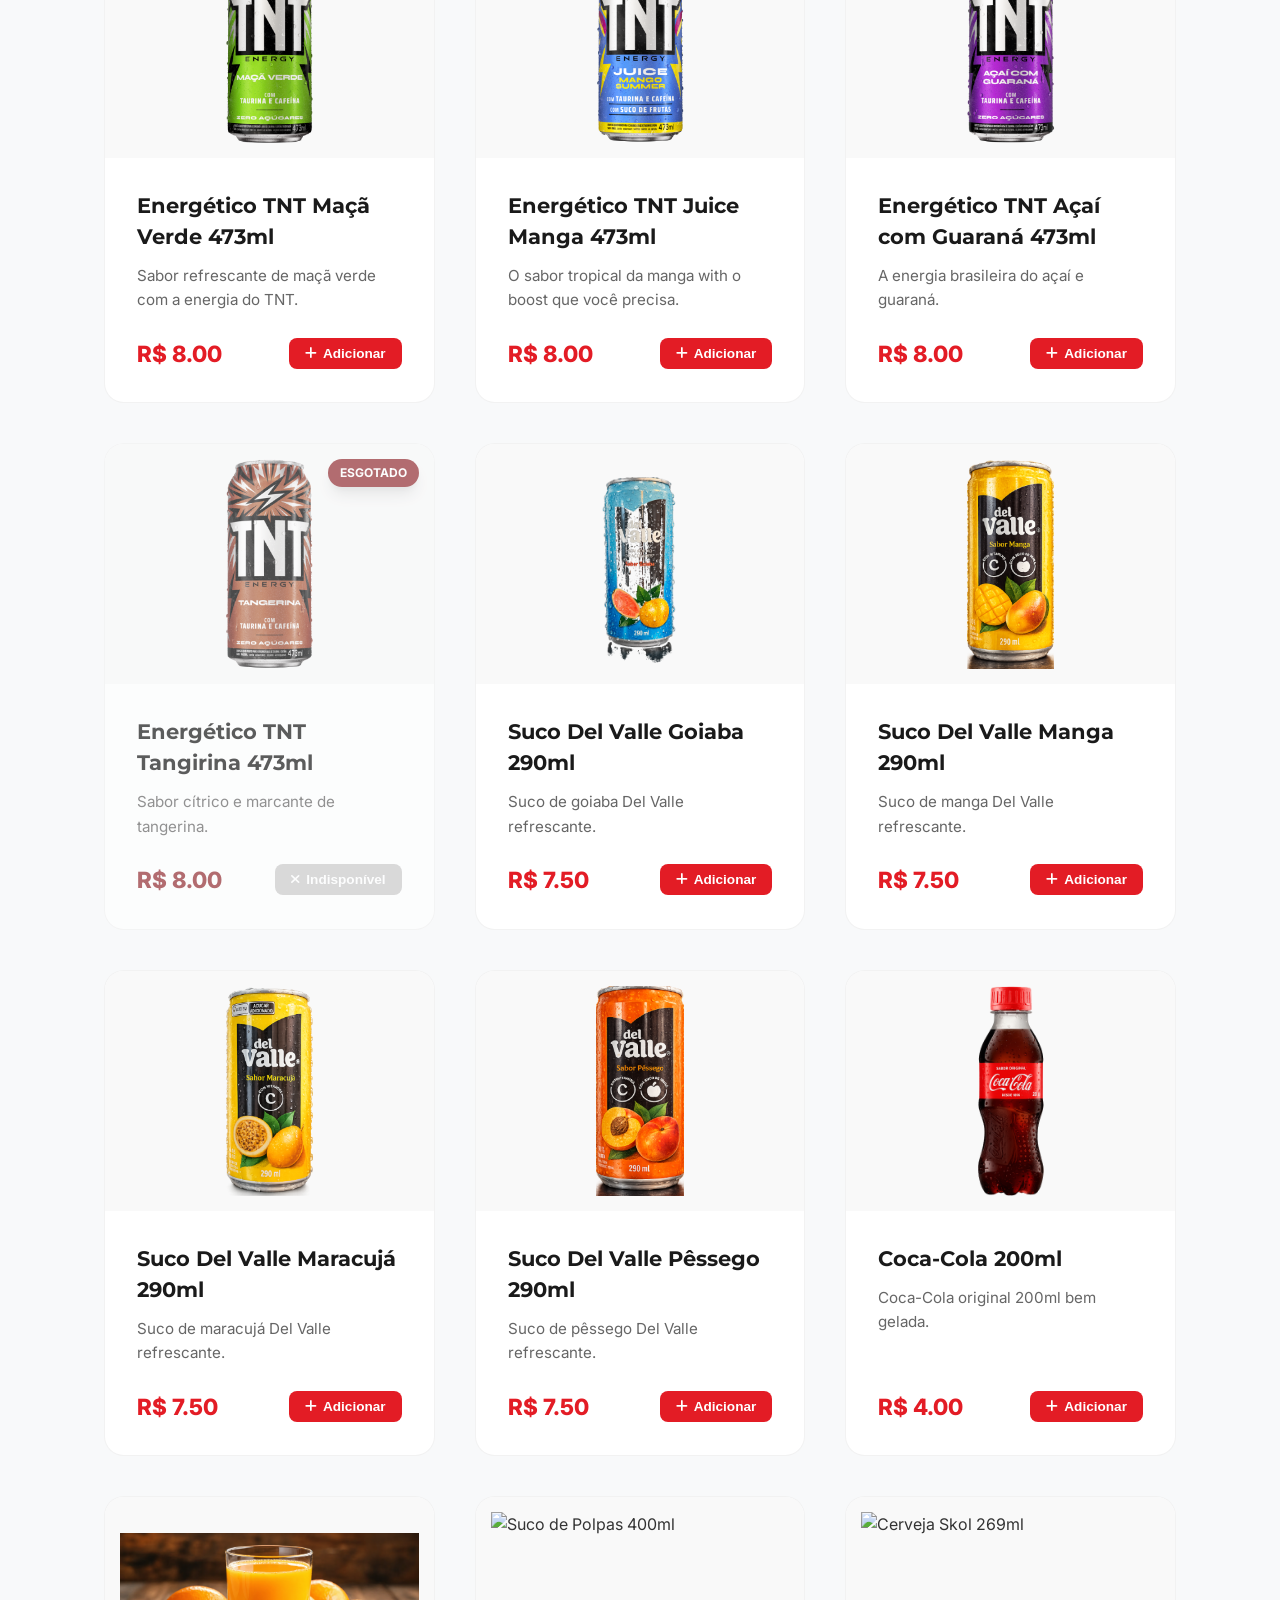
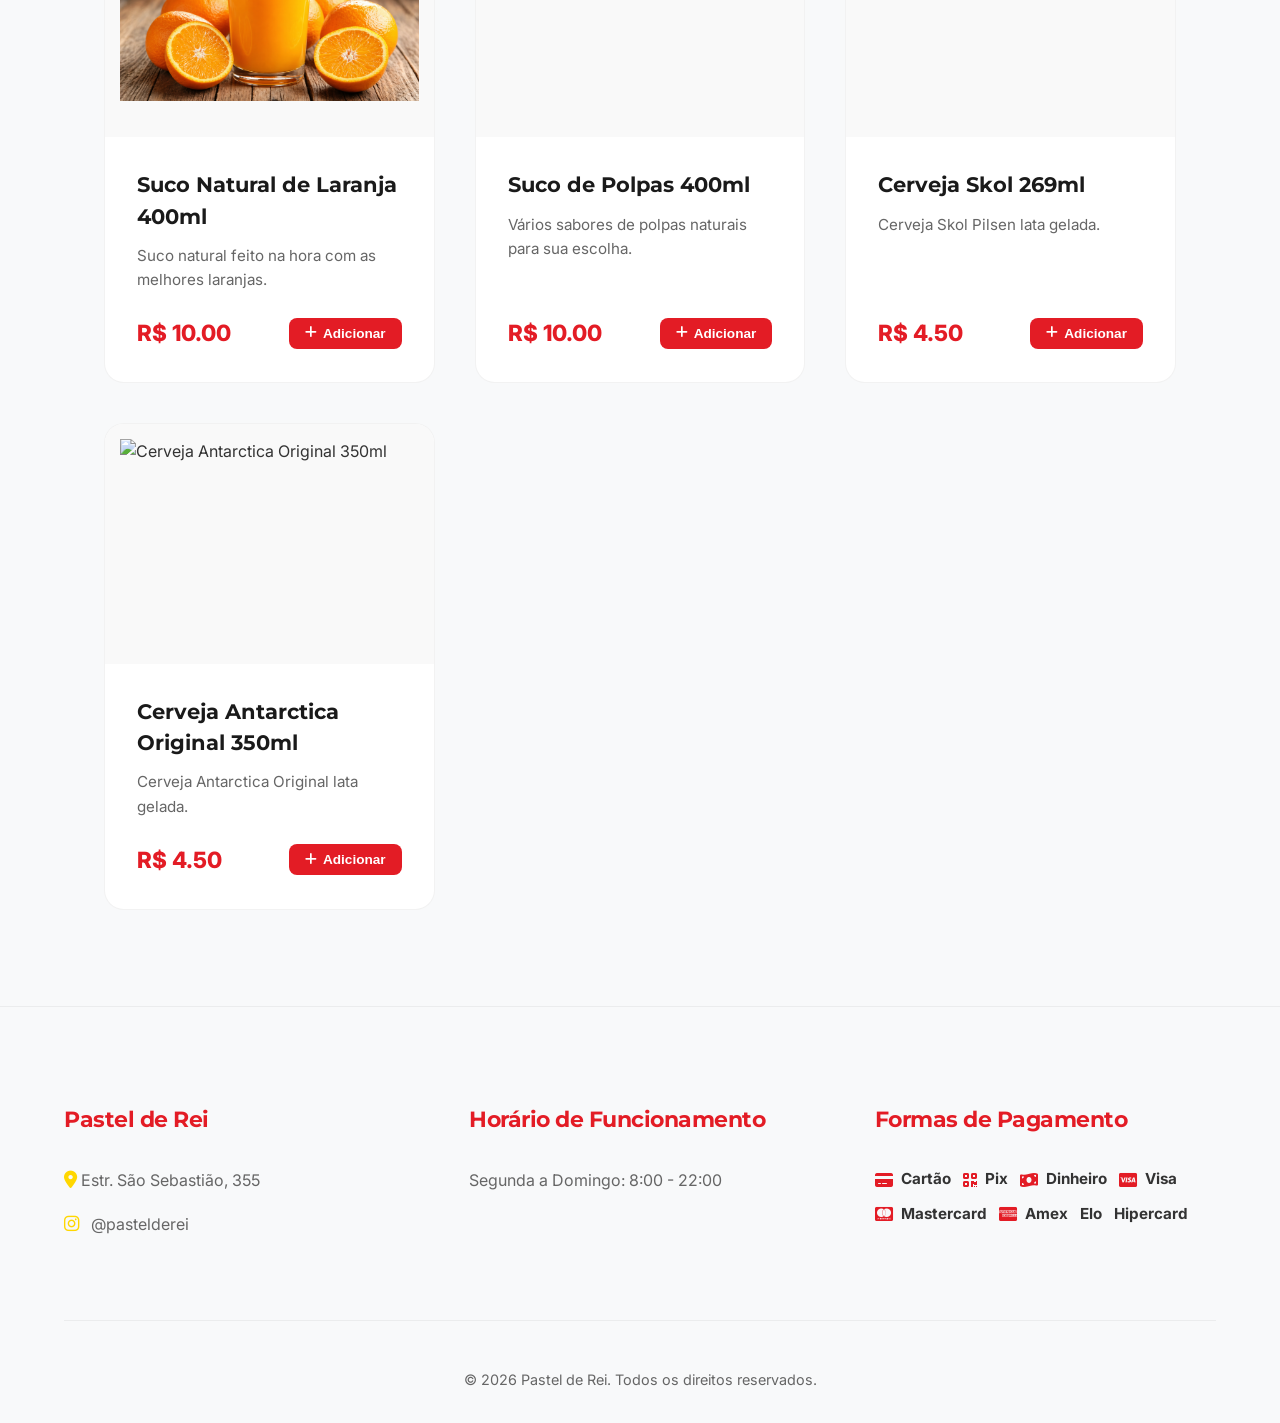
==== commit 499f90c1: "Adicionado cervejas Skol e Original ao cardapio" ====
--- a/index.html
+++ b/index.html
@@ -105,6 +105,7 @@
                 <button class="sub-filter-btn" data-subfilter="refrigerante">Refrigerantes</button>
                 <button class="sub-filter-btn" data-subfilter="energetico">Energéticos</button>
                 <button class="sub-filter-btn" data-subfilter="suco">Sucos</button>
+                <button class="sub-filter-btn" data-subfilter="cerveja">Cervejas</button>
             </div>
 
             <div class="menu-grid" id="menu-grid">
--- a/style.css
+++ b/style.css
@@ -1292,81 +1292,86 @@
         display: block !important;
         background: #4B0082 !important;
         color: white !important;
-        padding: 10px !important;
+        padding: 15px !important; /* Ajustado para caber */
         margin: 0 !important;
         box-shadow: none !important;
         border: none !important;
+        border-radius: 0 !important;
         width: 100% !important;
+        max-width: none !important;
         position: static !important;
         transform: none !important;
         -webkit-print-color-adjust: exact !important;
         print-color-adjust: exact !important;
+        page-break-before: avoid !important;
+        break-before: avoid !important;
+        page-break-inside: avoid !important;
     }
 
     .acai-header h2 {
         color: var(--primary) !important;
         margin-top: 0;
-        font-size: 1.5rem !important;
+        font-size: 2.2rem !important; /* Leve redução */
     }
 
     .acai-header p {
         color: rgba(255, 255, 255, 0.8) !important;
-        font-size: 0.7rem !important;
-        margin-bottom: 0.2rem !important;
+        font-size: 0.9rem !important;
+        margin-bottom: 0.8rem !important;
     }
 
     .acai-sizes {
-        margin-bottom: 0.5rem !important;
-        gap: 0.3rem !important;
+        margin-bottom: 1rem !important;
+        gap: 1rem !important;
     }
 
     .acai-size-card {
         background: rgba(0, 0, 0, 0.2) !important;
-        border: 1px solid rgba(255, 255, 255, 0.2) !important;
+        border: 2px solid rgba(255, 255, 255, 0.2) !important;
         color: white !important;
-        padding: 0.3rem !important;
-        min-width: 80px !important;
+        padding: 0.8rem !important;
+        min-width: 130px !important;
     }
 
     .acai-size-card h4, .acai-size-card .ml {
         color: white !important;
-        font-size: 0.65rem !important;
+        font-size: 0.9rem !important;
     }
 
     .acai-size-card .price {
         color: var(--primary) !important;
-        font-size: 0.9rem !important;
+        font-size: 1.3rem !important;
     }
 
     .acai-container {
-        gap: 0.5rem !important;
+        gap: 1rem !important;
     }
 
     .acai-visual img {
-        max-width: 100px !important;
+        max-width: 180px !important; /* Redução para evitar quebra */
     }
 
     .acai-options {
-        gap: 0.3rem !important;
+        gap: 0.8rem !important;
     }
 
     .acai-group {
-        padding: 0.3rem !important;
+        padding: 0.8rem !important;
         background: rgba(255, 255, 255, 0.05) !important;
-        border-radius: 4px !important;
+        border-radius: 8px !important;
     }
 
     .acai-group h3 {
         color: var(--primary) !important;
-        border-bottom: 1px solid var(--primary) !important;
-        font-size: 0.8rem !important;
-        margin-bottom: 0.2rem !important;
+        border-bottom: 2px solid var(--primary) !important;
+        font-size: 1.1rem !important;
+        margin-bottom: 0.4rem !important;
     }
 
     .acai-group li {
         color: white !important;
-        font-size: 0.65rem !important;
-        margin-bottom: 0.05rem !important;
+        font-size: 0.85rem !important;
+        margin-bottom: 0.2rem !important;
     }
 
     /* Footer Info for Print */
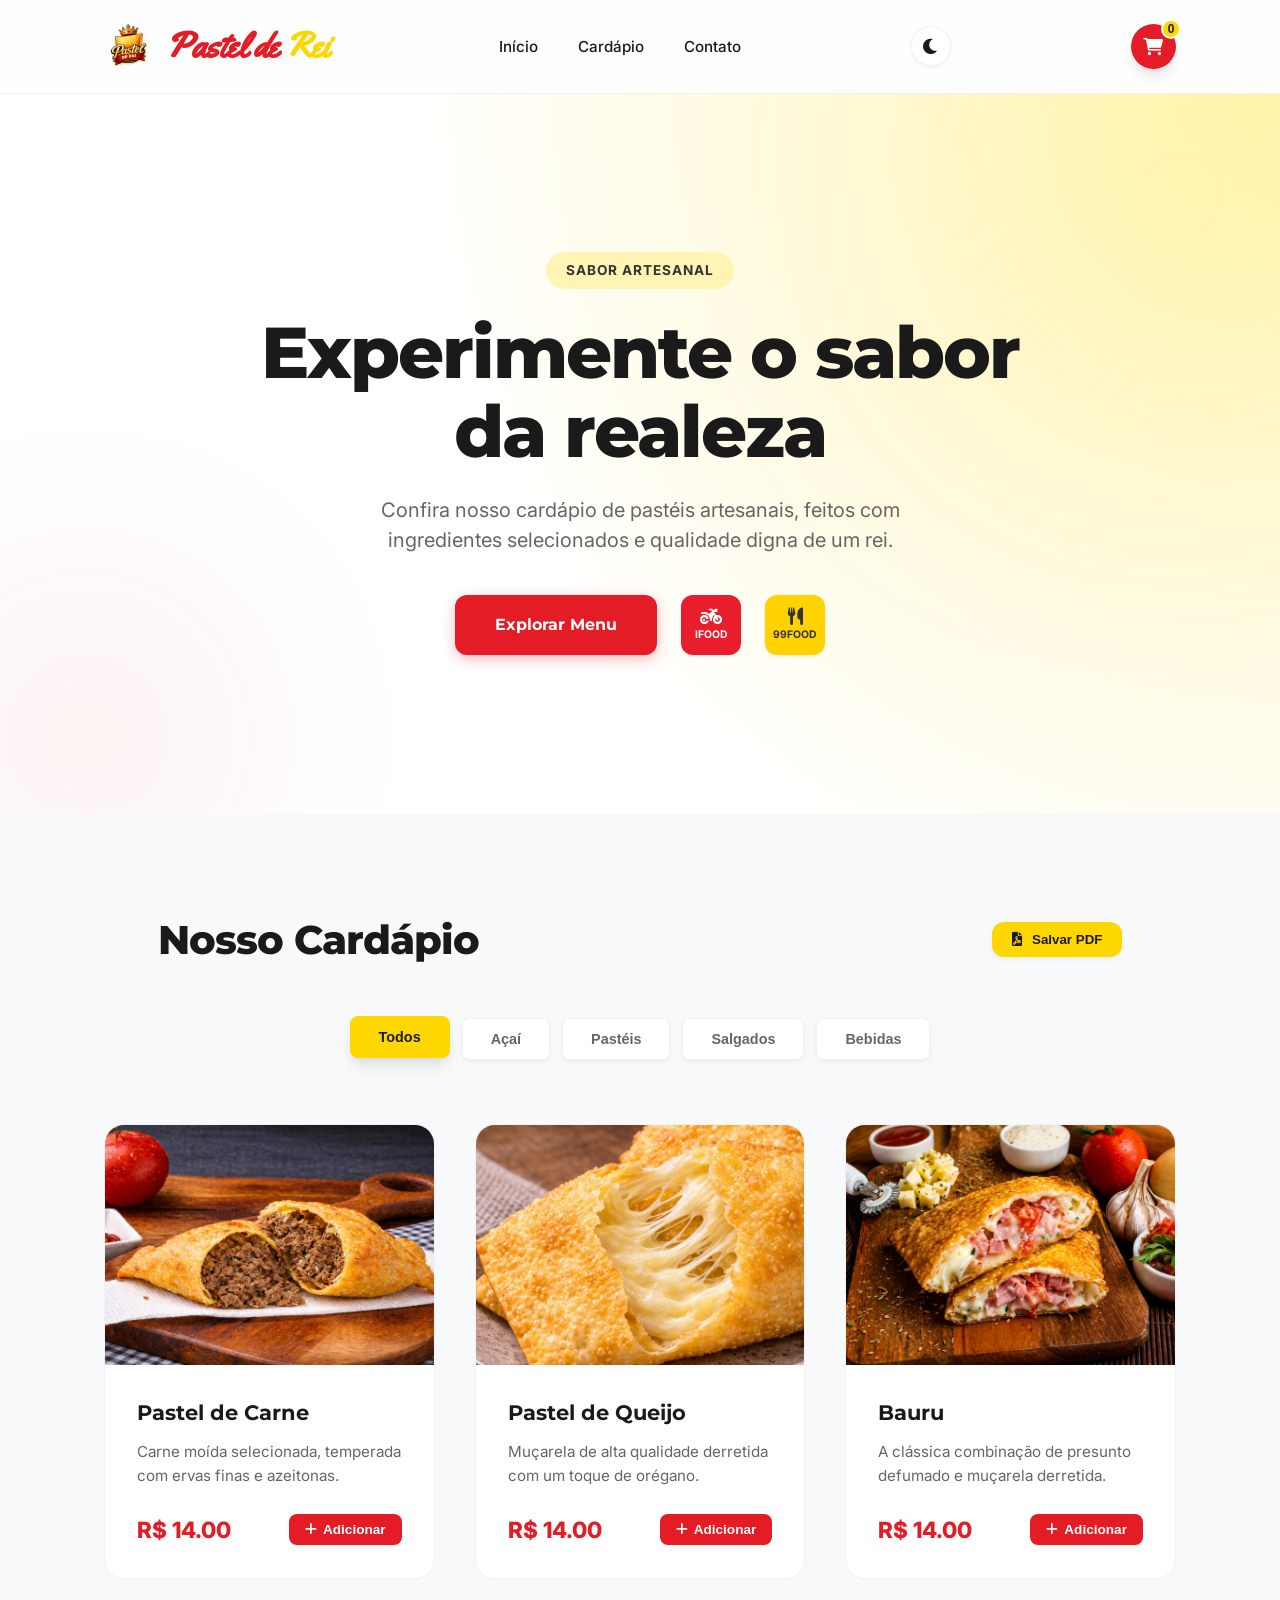
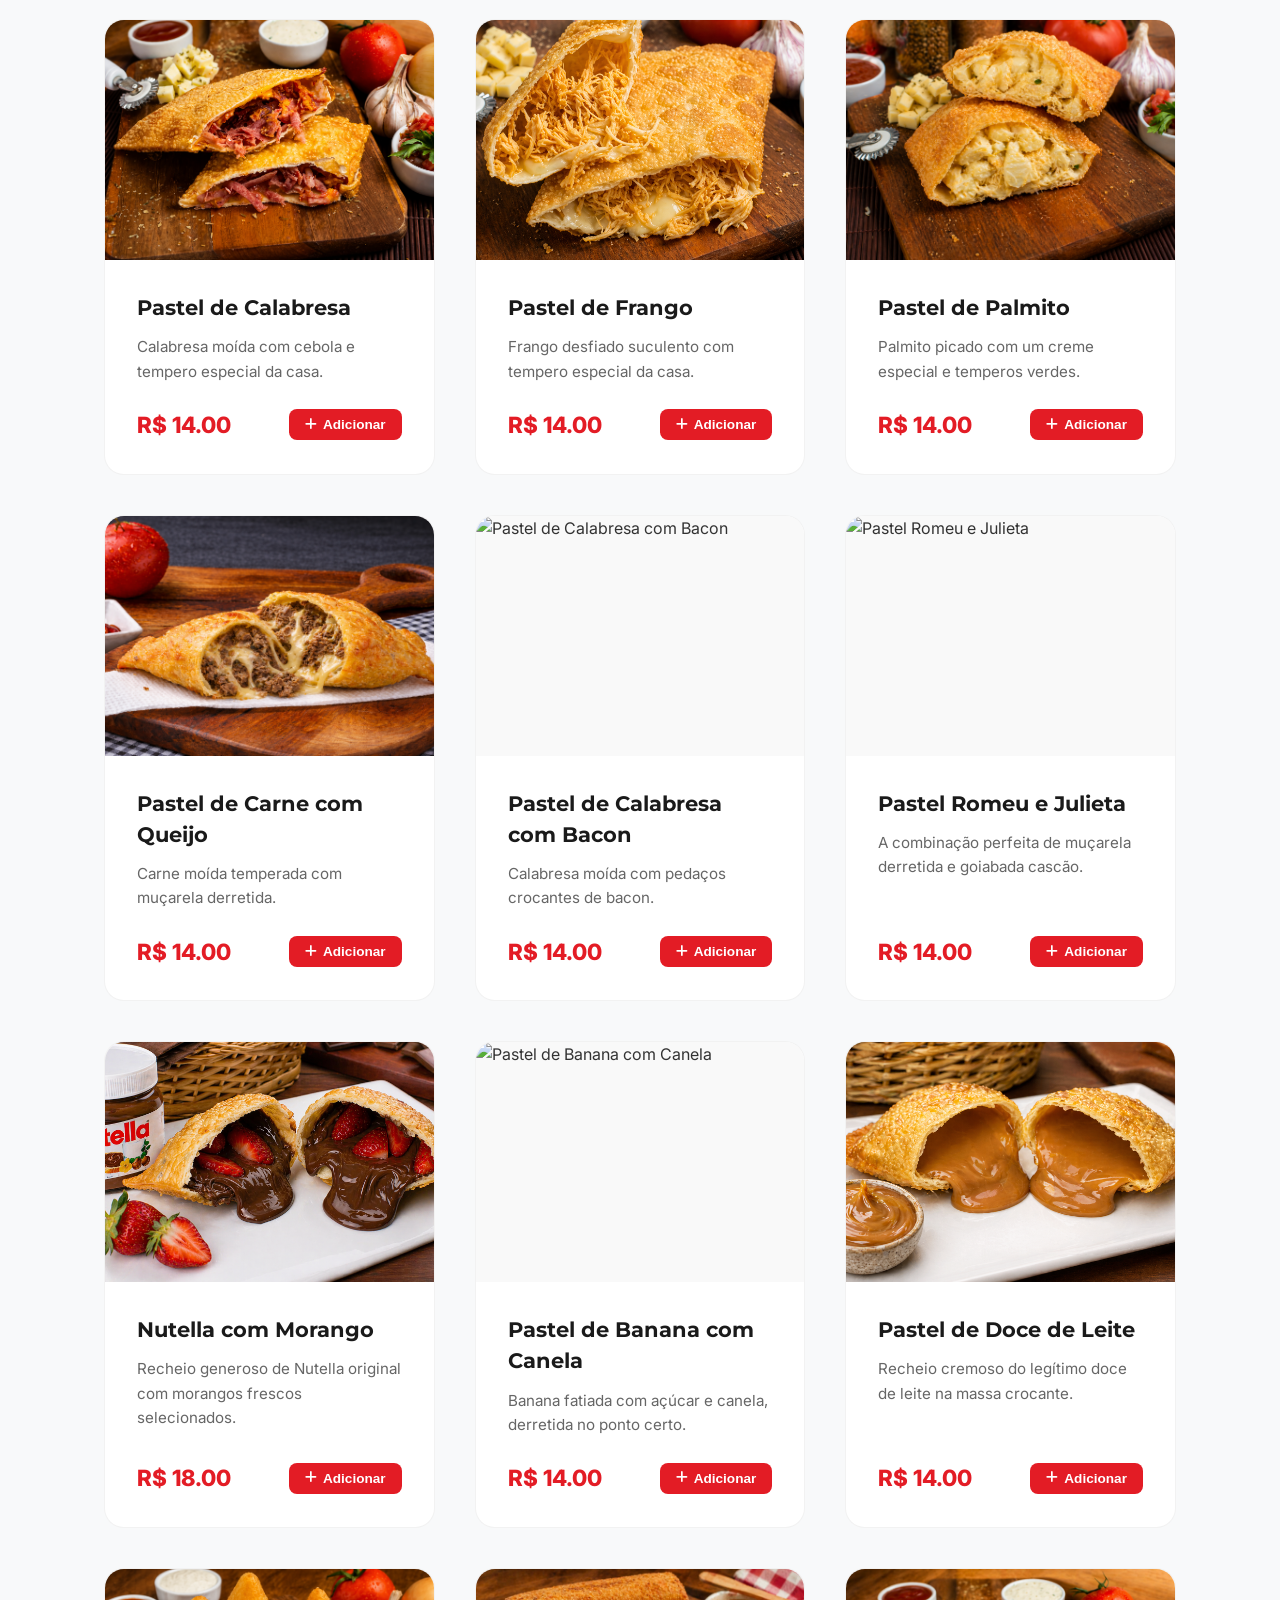
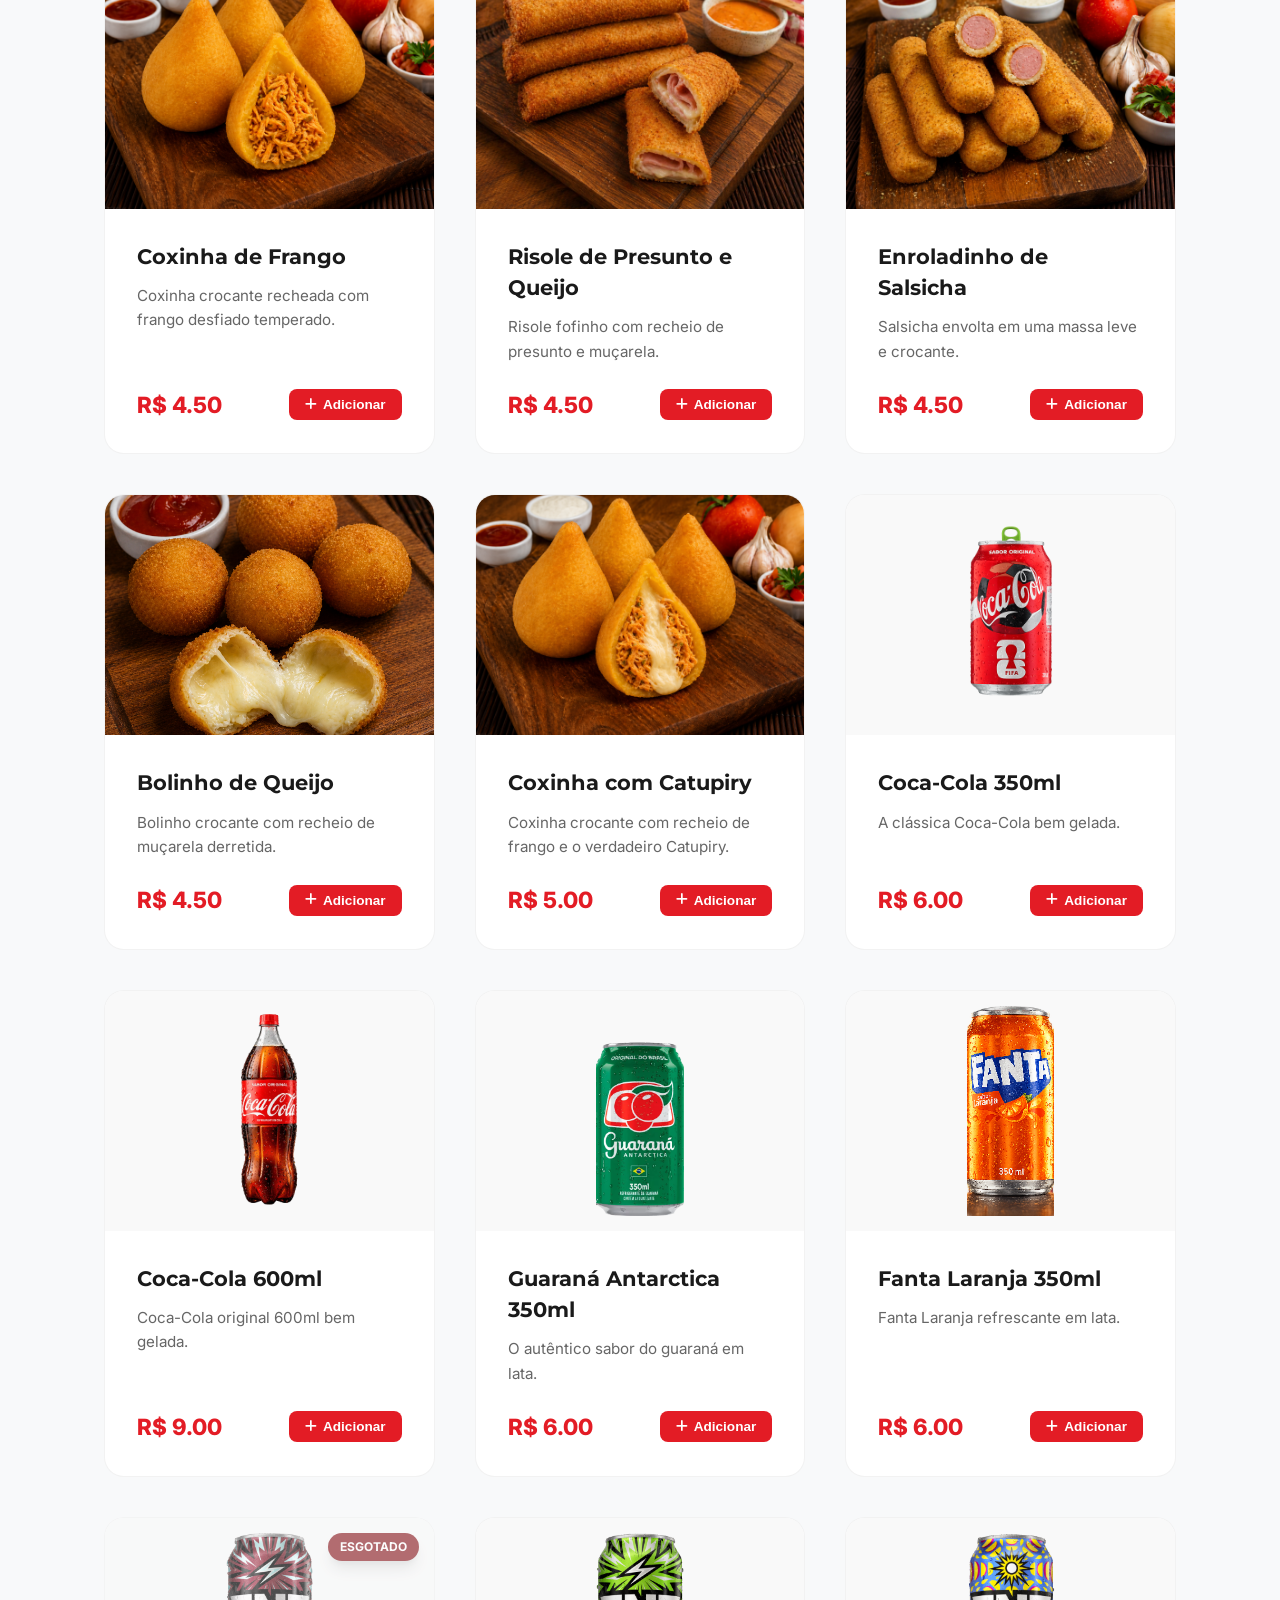
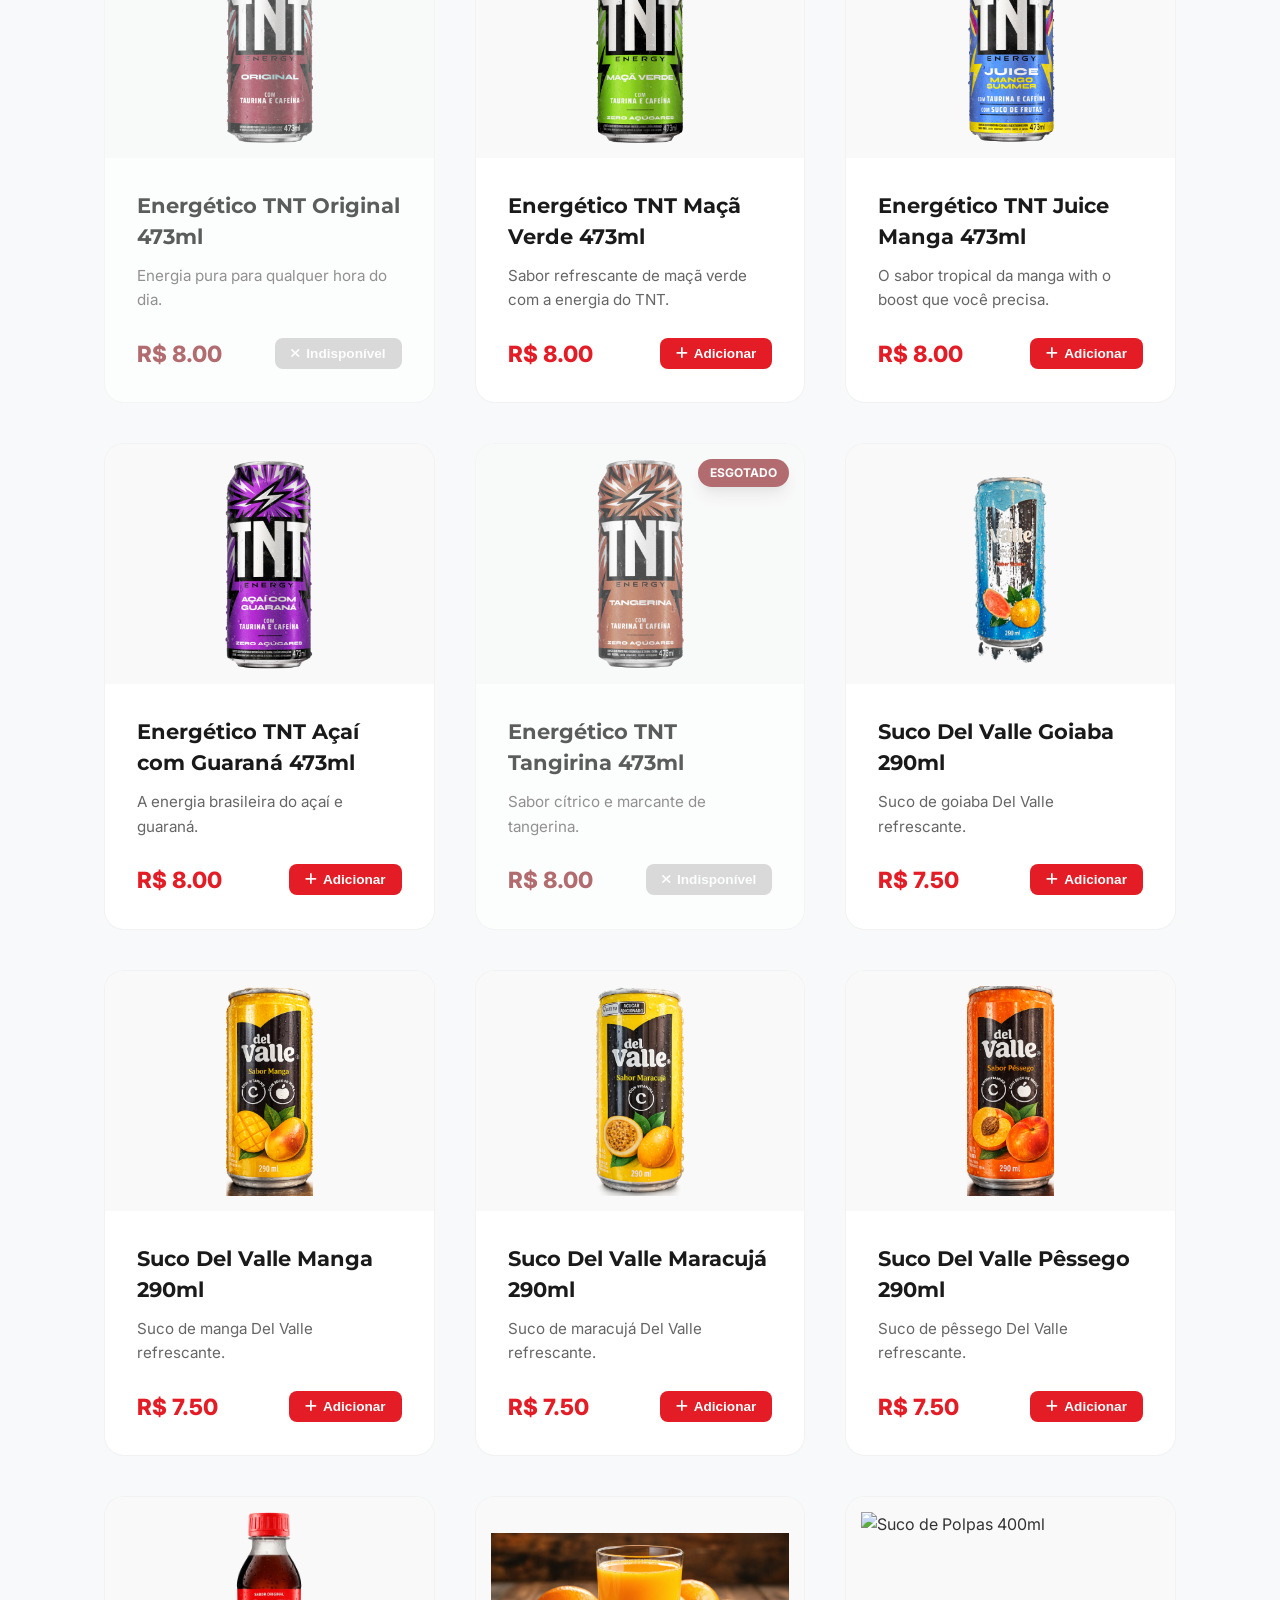
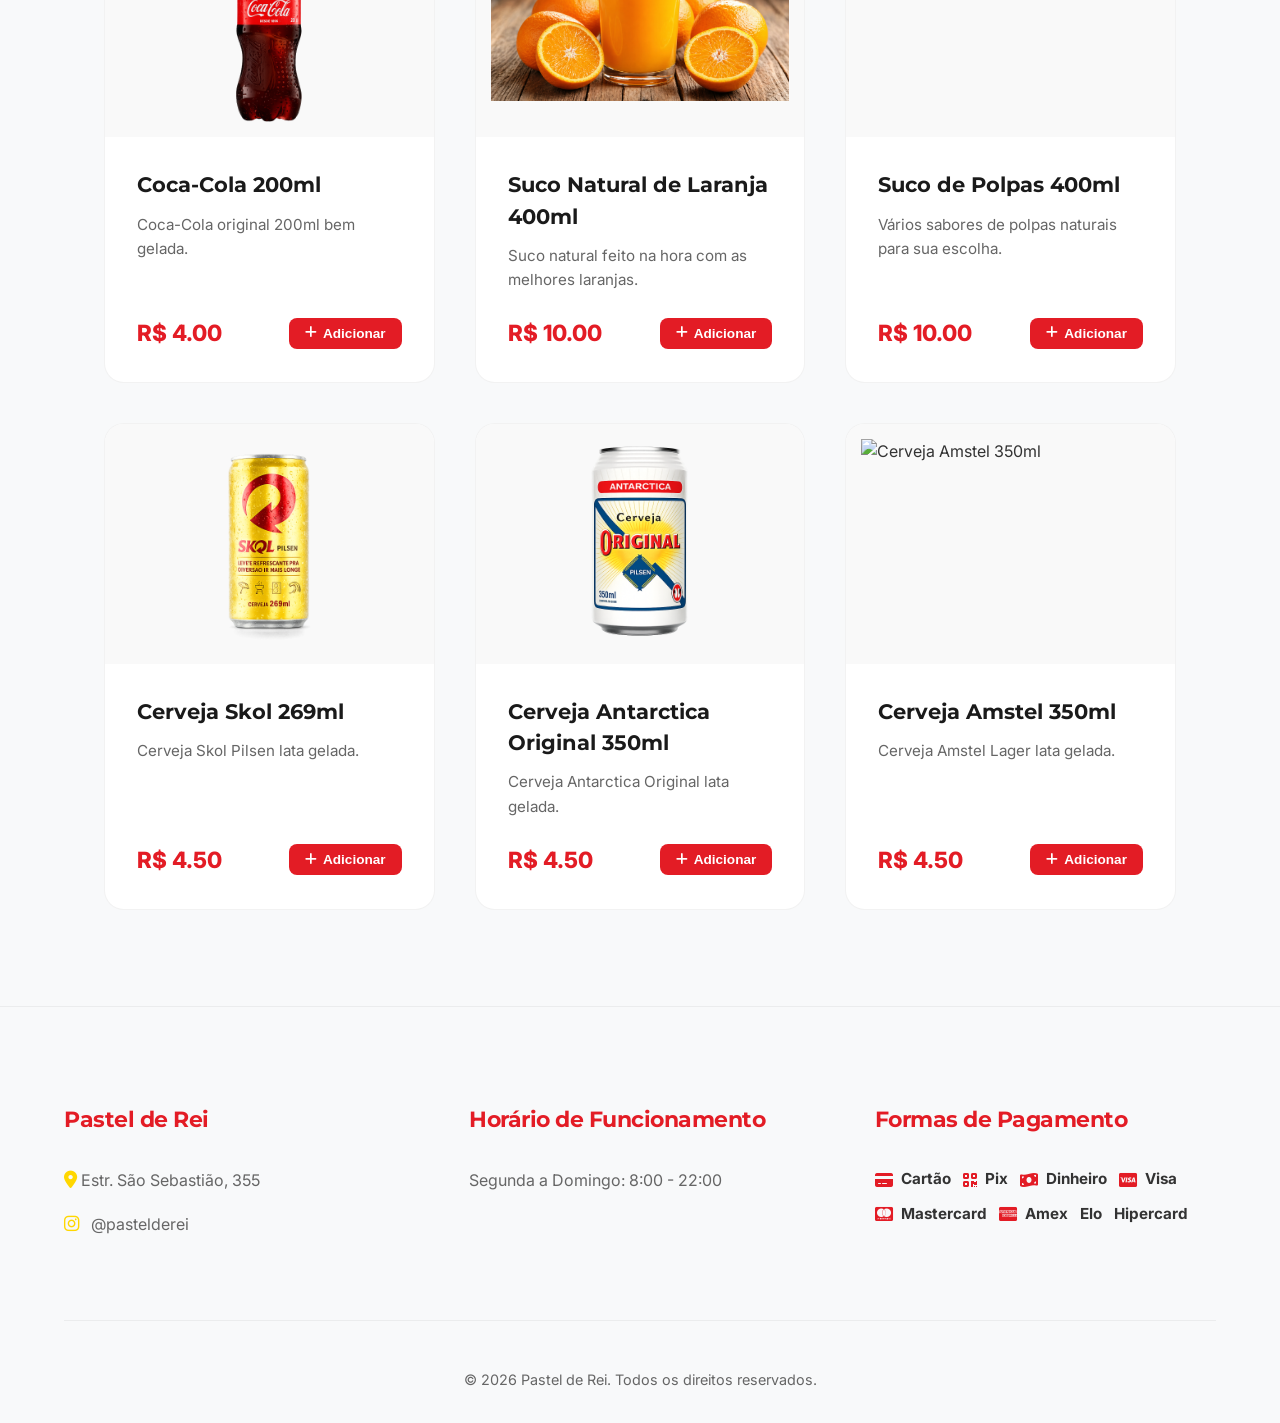
==== commit d7bc7489: "atualizar precos dos complementos do acai" ====
--- a/index.html
+++ b/index.html
@@ -145,21 +145,21 @@
                             <div class="acai-group">
                                 <h3><i class="fas fa-apple-alt"></i> Frutas</h3>
                                 <ul>
-                                    <li>Banana - R$ 1,00</li>
-                                    <li>Morango - R$ 1,00</li>
-                                    <li>Abacaxi - R$ 1,00</li>
-                                    <li>Manga - R$ 1,00</li>
+                                    <li>Banana - R$ 2,00</li>
+                                    <li>Morango - R$ 2,00</li>
+                                    <li>Abacaxi - R$ 2,00</li>
+                                    <li>Manga - R$ 2,00</li>
                                 </ul>
                             </div>
                             <div class="acai-group">
                                 <h3><i class="fas fa-plus-circle"></i> Complementos</h3>
                                 <ul>
                                     <li>Granola - R$ 2,00</li>
-                                    <li>Leite Ninho - R$ 2,00</li>
+                                    <li>Leite Ninho - R$ 4,00</li>
                                     <li>Farinha Láctea - R$ 2,00</li>
                                     <li>Chocolate - R$ 2,00</li>
                                     <li>Ovomaltine - R$ 2,00</li>
-                                    <li>Paçoca - R$ 2,00</li>
+                                    <li>Paçoca - R$ 3,00</li>
                                 </ul>
                             </div>
                             <div class="acai-group">
